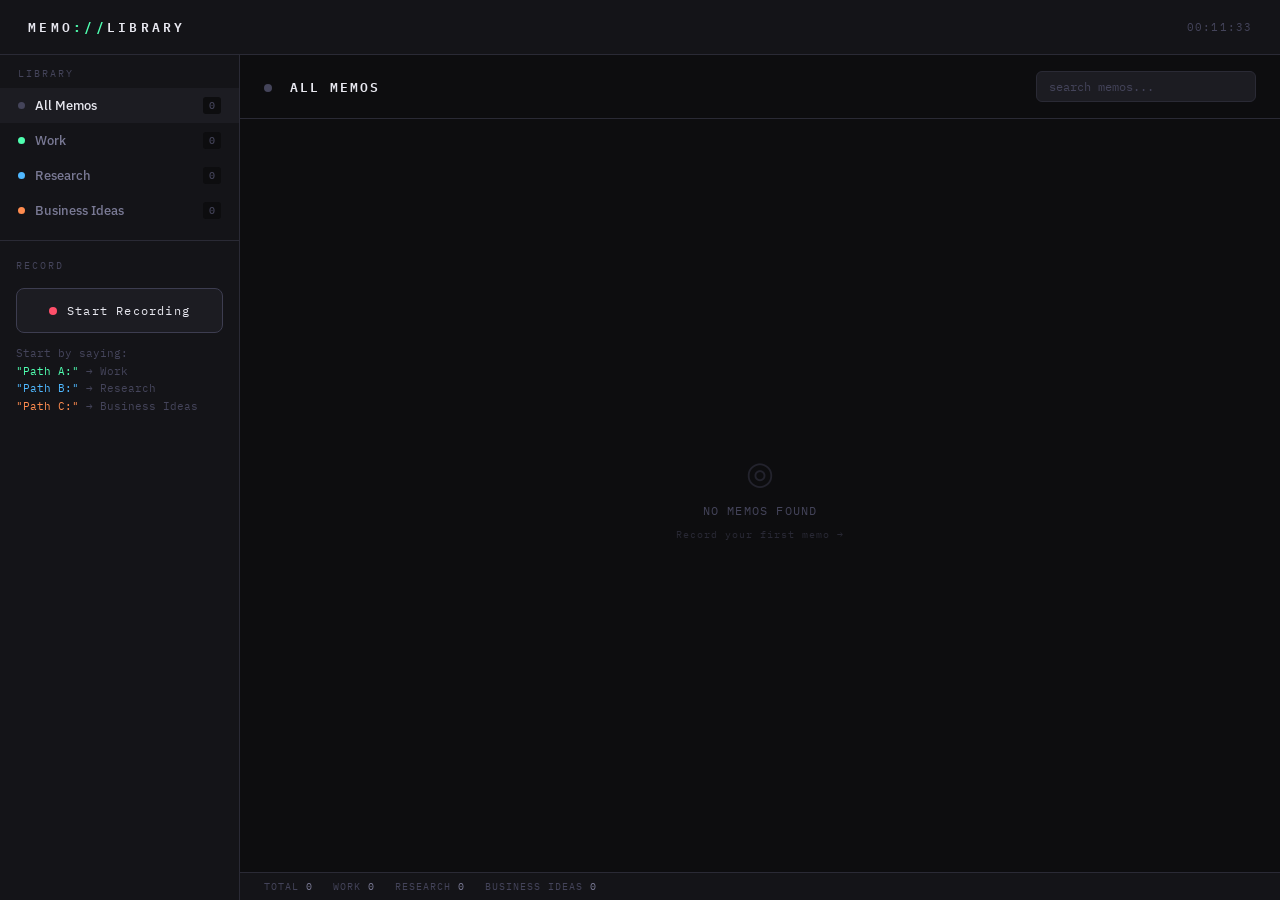
==== voice_memo_library.html @ 78dc2325 "Initial commit: voice memo library with speech recognition fixes and auto-download Co-Authored-By: C" ====
<!DOCTYPE html>
<html lang="en">
<head>
<meta charset="UTF-8">
<meta name="viewport" content="width=device-width, initial-scale=1.0">
<title>MEMO — Voice Library</title>
<link href="https://fonts.googleapis.com/css2?family=IBM+Plex+Mono:wght@300;400;500;600&family=IBM+Plex+Sans:wght@300;400;500;600&display=swap" rel="stylesheet">
<style>
  :root {
    --bg: #0d0d0f;
    --surface: #141418;
    --surface2: #1c1c22;
    --border: #2a2a35;
    --border-bright: #3d3d50;
    --text: #e8e8f0;
    --text-dim: #7a7a95;
    --text-muted: #44445a;
    --accent-a: #4fffb0;
    --accent-b: #4fb8ff;
    --accent-c: #ff8c4f;
    --accent-rec: #ff4f6a;
    --mono: 'IBM Plex Mono', monospace;
    --sans: 'IBM Plex Sans', sans-serif;
  }

  * { box-sizing: border-box; margin: 0; padding: 0; }

  body {
    background: var(--bg);
    color: var(--text);
    font-family: var(--sans);
    min-height: 100vh;
    display: flex;
    flex-direction: column;
  }

  /* HEADER */
  header {
    border-bottom: 1px solid var(--border);
    padding: 16px 28px;
    display: flex;
    align-items: center;
    justify-content: space-between;
    background: var(--surface);
  }

  .logo {
    font-family: var(--mono);
    font-size: 13px;
    font-weight: 600;
    letter-spacing: 0.25em;
    color: var(--text);
  }
  .logo span { color: var(--accent-a); }

  .header-meta {
    font-family: var(--mono);
    font-size: 11px;
    color: var(--text-muted);
    letter-spacing: 0.1em;
  }

  /* LAYOUT */
  .app {
    display: grid;
    grid-template-columns: 240px 1fr;
    flex: 1;
    min-height: 0;
  }

  /* SIDEBAR */
  .sidebar {
    border-right: 1px solid var(--border);
    background: var(--surface);
    display: flex;
    flex-direction: column;
    overflow: hidden;
  }

  .sidebar-section {
    padding: 12px 0;
    border-bottom: 1px solid var(--border);
  }

  .sidebar-label {
    font-family: var(--mono);
    font-size: 10px;
    letter-spacing: 0.2em;
    color: var(--text-muted);
    padding: 0 18px 8px;
    text-transform: uppercase;
  }

  .path-btn {
    display: flex;
    align-items: center;
    gap: 10px;
    padding: 9px 18px;
    cursor: pointer;
    transition: background 0.15s;
    border: none;
    background: none;
    width: 100%;
    text-align: left;
    color: var(--text-dim);
    font-family: var(--sans);
    font-size: 13px;
    font-weight: 500;
  }

  .path-btn:hover { background: var(--surface2); color: var(--text); }

  .path-btn.active {
    background: var(--surface2);
    color: var(--text);
  }

  .path-dot {
    width: 7px;
    height: 7px;
    border-radius: 50%;
    flex-shrink: 0;
  }

  .dot-a { background: var(--accent-a); }
  .dot-b { background: var(--accent-b); }
  .dot-c { background: var(--accent-c); }
  .dot-all { background: var(--text-muted); }

  .path-count {
    margin-left: auto;
    font-family: var(--mono);
    font-size: 10px;
    color: var(--text-muted);
    background: var(--bg);
    padding: 2px 6px;
    border-radius: 3px;
  }

  /* RECORD SECTION */
  .record-zone {
    padding: 18px 16px;
    flex: 1;
    display: flex;
    flex-direction: column;
    gap: 12px;
  }

  .record-btn {
    width: 100%;
    padding: 14px;
    border: 1px solid var(--border-bright);
    background: var(--surface2);
    border-radius: 8px;
    color: var(--text);
    font-family: var(--mono);
    font-size: 12px;
    letter-spacing: 0.1em;
    cursor: pointer;
    display: flex;
    align-items: center;
    justify-content: center;
    gap: 10px;
    transition: all 0.15s;
  }

  .record-btn:hover {
    border-color: var(--accent-rec);
    color: var(--accent-rec);
    background: #1a1015;
  }

  .record-btn.recording {
    border-color: var(--accent-rec);
    background: #1a1015;
    color: var(--accent-rec);
    animation: pulse-border 1.5s ease-in-out infinite;
  }

  @keyframes pulse-border {
    0%, 100% { box-shadow: 0 0 0 0 rgba(255,79,106,0.3); }
    50% { box-shadow: 0 0 0 6px rgba(255,79,106,0); }
  }

  .rec-indicator {
    width: 8px; height: 8px;
    border-radius: 50%;
    background: var(--accent-rec);
  }

  .recording .rec-indicator { animation: blink 1s step-end infinite; }
  @keyframes blink { 50% { opacity: 0; } }

  /* MAIN CONTENT */
  .main {
    display: flex;
    flex-direction: column;
    overflow: hidden;
  }

  .main-header {
    padding: 16px 24px;
    border-bottom: 1px solid var(--border);
    display: flex;
    align-items: center;
    justify-content: space-between;
  }

  .main-title {
    font-family: var(--mono);
    font-size: 13px;
    font-weight: 600;
    letter-spacing: 0.15em;
    color: var(--text);
  }

  .main-title .badge {
    display: inline-block;
    width: 8px; height: 8px;
    border-radius: 50%;
    margin-right: 8px;
  }

  .search-box {
    background: var(--surface2);
    border: 1px solid var(--border);
    border-radius: 6px;
    padding: 7px 12px;
    color: var(--text);
    font-family: var(--mono);
    font-size: 12px;
    width: 220px;
    outline: none;
    transition: border-color 0.15s;
  }

  .search-box::placeholder { color: var(--text-muted); }
  .search-box:focus { border-color: var(--border-bright); }

  /* ENTRIES */
  .entries {
    flex: 1;
    overflow-y: auto;
    padding: 16px 24px;
    display: flex;
    flex-direction: column;
    gap: 10px;
  }

  .entries::-webkit-scrollbar { width: 4px; }
  .entries::-webkit-scrollbar-track { background: transparent; }
  .entries::-webkit-scrollbar-thumb { background: var(--border); border-radius: 2px; }

  .date-group-label {
    font-family: var(--mono);
    font-size: 10px;
    letter-spacing: 0.2em;
    color: var(--text-muted);
    text-transform: uppercase;
    margin-top: 8px;
    margin-bottom: 2px;
  }

  .entry-card {
    background: var(--surface);
    border: 1px solid var(--border);
    border-radius: 8px;
    padding: 14px 16px;
    cursor: pointer;
    transition: all 0.15s;
    display: grid;
    grid-template-columns: 1fr auto;
    gap: 8px;
    align-items: start;
  }

  .entry-card:hover {
    border-color: var(--border-bright);
    background: var(--surface2);
  }

  .entry-card.open {
    border-color: var(--border-bright);
  }

  .entry-path-tag {
    display: inline-flex;
    align-items: center;
    gap: 5px;
    font-family: var(--mono);
    font-size: 10px;
    letter-spacing: 0.1em;
    padding: 2px 7px;
    border-radius: 3px;
    margin-bottom: 6px;
    font-weight: 500;
  }

  .tag-a { background: rgba(79,255,176,0.1); color: var(--accent-a); }
  .tag-b { background: rgba(79,184,255,0.1); color: var(--accent-b); }
  .tag-c { background: rgba(255,140,79,0.1); color: var(--accent-c); }

  .entry-title {
    font-size: 14px;
    font-weight: 500;
    color: var(--text);
    line-height: 1.3;
  }

  .entry-preview {
    font-size: 12px;
    color: var(--text-dim);
    margin-top: 4px;
    line-height: 1.5;
    display: -webkit-box;
    -webkit-line-clamp: 2;
    -webkit-box-orient: vertical;
    overflow: hidden;
  }

  .entry-meta {
    font-family: var(--mono);
    font-size: 10px;
    color: var(--text-muted);
    text-align: right;
    white-space: nowrap;
  }

  .entry-expand {
    grid-column: 1 / -1;
    font-size: 13px;
    color: var(--text-dim);
    line-height: 1.7;
    padding-top: 12px;
    border-top: 1px solid var(--border);
    margin-top: 8px;
    white-space: pre-wrap;
  }

  .entry-actions {
    display: flex;
    gap: 8px;
    margin-top: 10px;
  }

  .btn-small {
    font-family: var(--mono);
    font-size: 10px;
    letter-spacing: 0.1em;
    padding: 4px 10px;
    border: 1px solid var(--border);
    background: var(--surface2);
    color: var(--text-dim);
    border-radius: 4px;
    cursor: pointer;
    transition: all 0.15s;
  }
  .btn-small:hover { border-color: var(--border-bright); color: var(--text); }
  .btn-small.danger:hover { border-color: var(--accent-rec); color: var(--accent-rec); }

  /* MODAL */
  .modal-overlay {
    display: none;
    position: fixed; inset: 0;
    background: rgba(0,0,0,0.75);
    backdrop-filter: blur(4px);
    z-index: 100;
    align-items: center;
    justify-content: center;
  }
  .modal-overlay.show { display: flex; }

  .modal {
    background: var(--surface);
    border: 1px solid var(--border-bright);
    border-radius: 12px;
    width: 520px;
    max-width: 90vw;
    padding: 28px;
    display: flex;
    flex-direction: column;
    gap: 16px;
  }

  .modal h2 {
    font-family: var(--mono);
    font-size: 14px;
    letter-spacing: 0.15em;
    color: var(--text);
  }

  .modal-status {
    font-family: var(--mono);
    font-size: 12px;
    color: var(--text-dim);
    background: var(--surface2);
    padding: 12px 14px;
    border-radius: 6px;
    border: 1px solid var(--border);
    min-height: 60px;
    line-height: 1.6;
  }

  .modal-status .processing {
    color: var(--accent-b);
    display: flex;
    align-items: center;
    gap: 8px;
  }

  .spinner {
    width: 12px; height: 12px;
    border: 2px solid var(--border);
    border-top-color: var(--accent-b);
    border-radius: 50%;
    animation: spin 0.7s linear infinite;
  }
  @keyframes spin { to { transform: rotate(360deg); } }

  .waveform {
    display: flex;
    align-items: center;
    gap: 3px;
    height: 32px;
  }
  .wave-bar {
    width: 3px;
    background: var(--accent-rec);
    border-radius: 2px;
    animation: wave 0.8s ease-in-out infinite;
    opacity: 0.8;
  }
  .wave-bar:nth-child(1) { animation-delay: 0s; }
  .wave-bar:nth-child(2) { animation-delay: 0.1s; }
  .wave-bar:nth-child(3) { animation-delay: 0.2s; }
  .wave-bar:nth-child(4) { animation-delay: 0.3s; }
  .wave-bar:nth-child(5) { animation-delay: 0.15s; }
  .wave-bar:nth-child(6) { animation-delay: 0.05s; }
  .wave-bar:nth-child(7) { animation-delay: 0.25s; }
  .wave-bar:nth-child(8) { animation-delay: 0.1s; }
  @keyframes wave {
    0%, 100% { height: 6px; }
    50% { height: 26px; }
  }

  /* EMPTY */
  .empty-state {
    flex: 1;
    display: flex;
    flex-direction: column;
    align-items: center;
    justify-content: center;
    gap: 10px;
    color: var(--text-muted);
  }

  .empty-state .icon { font-size: 32px; opacity: 0.4; }
  .empty-state p { font-family: var(--mono); font-size: 12px; letter-spacing: 0.1em; }

  /* STATUS BAR */
  .status-bar {
    border-top: 1px solid var(--border);
    background: var(--surface);
    padding: 7px 24px;
    font-family: var(--mono);
    font-size: 10px;
    color: var(--text-muted);
    letter-spacing: 0.1em;
    display: flex;
    gap: 20px;
  }

  .status-bar span { color: var(--text-dim); }
</style>
</head>
<body>

<header>
  <div class="logo">MEMO<span>://</span>LIBRARY</div>
  <div class="header-meta" id="clock">--:--:--</div>
</header>

<div class="app">
  <!-- SIDEBAR -->
  <aside class="sidebar">
    <div class="sidebar-section">
      <div class="sidebar-label">Library</div>
      <button class="path-btn active" data-filter="all" onclick="setFilter('all', this)">
        <span class="path-dot dot-all"></span>
        All Memos
        <span class="path-count" id="count-all">0</span>
      </button>
      <button class="path-btn" data-filter="A" onclick="setFilter('A', this)">
        <span class="path-dot dot-a"></span>
        Work
        <span class="path-count" id="count-a">0</span>
      </button>
      <button class="path-btn" data-filter="B" onclick="setFilter('B', this)">
        <span class="path-dot dot-b"></span>
        Research
        <span class="path-count" id="count-b">0</span>
      </button>
      <button class="path-btn" data-filter="C" onclick="setFilter('C', this)">
        <span class="path-dot dot-c"></span>
        Business Ideas
        <span class="path-count" id="count-c">0</span>
      </button>
    </div>

    <div class="record-zone">
      <div class="sidebar-label" style="padding:0 0 4px">Record</div>
      <button class="record-btn" id="recordBtn" onclick="toggleRecording()">
        <span class="rec-indicator"></span>
        <span id="recordBtnText">Start Recording</span>
      </button>
      <div style="font-size:11px; color:var(--text-muted); line-height:1.6; font-family:var(--mono);">
        Start by saying:<br>
        <span style="color:var(--accent-a)">"Path A:"</span> → Work<br>
        <span style="color:var(--accent-b)">"Path B:"</span> → Research<br>
        <span style="color:var(--accent-c)">"Path C:"</span> → Business Ideas
      </div>
    </div>
  </aside>

  <!-- MAIN -->
  <main class="main">
    <div class="main-header">
      <div class="main-title" id="mainTitle">
        <span class="badge" style="background:var(--text-muted)"></span>
        ALL MEMOS
      </div>
      <input class="search-box" type="text" placeholder="search memos..." oninput="renderEntries()" id="searchInput">
    </div>

    <div class="entries" id="entries"></div>

    <div class="status-bar">
      <div>TOTAL <span id="stat-total">0</span></div>
      <div>WORK <span id="stat-a">0</span></div>
      <div>RESEARCH <span id="stat-b">0</span></div>
      <div>BUSINESS IDEAS <span id="stat-c">0</span></div>
    </div>
  </main>
</div>

<!-- RECORDING MODAL -->
<div class="modal-overlay" id="modalOverlay">
  <div class="modal">
    <h2 id="modalTitle">// RECORDING IN PROGRESS</h2>
    <div class="modal-status" id="modalStatus">
      <div style="display:flex; align-items:center; gap:12px;">
        <div class="waveform">
          <div class="wave-bar"></div><div class="wave-bar"></div><div class="wave-bar"></div>
          <div class="wave-bar"></div><div class="wave-bar"></div><div class="wave-bar"></div>
          <div class="wave-bar"></div><div class="wave-bar"></div>
        </div>
        <span style="color:var(--accent-rec); font-size:11px;">Listening...</span>
      </div>
    </div>
    <button class="record-btn recording" onclick="stopRecording()" style="width:100%; margin-top:4px;">
      <span class="rec-indicator"></span> Stop Recording
    </button>
  </div>
</div>

<script>
// ───────────────────────────────────────────────
// STATE
// ───────────────────────────────────────────────
let memos = JSON.parse(localStorage.getItem('voice_memos') || '[]');
let currentFilter = 'all';
let openId = null;
let mediaRecorder = null;
let audioChunks = [];
let recognition = null;
let isRecording = false;
let liveTranscript = '';

function saveMemos() {
  localStorage.setItem('voice_memos', JSON.stringify(memos));
}

// ───────────────────────────────────────────────
// CLOCK
// ───────────────────────────────────────────────
function updateClock() {
  document.getElementById('clock').textContent = new Date().toLocaleTimeString('en-GB', {hour12:false});
}
setInterval(updateClock, 1000);
updateClock();

// ───────────────────────────────────────────────
// FILTER
// ───────────────────────────────────────────────
const pathLabels = { A: 'WORK', B: 'RESEARCH', C: 'BUSINESS IDEAS' };
const pathColors = { A: 'var(--accent-a)', B: 'var(--accent-b)', C: 'var(--accent-c)' };

function setFilter(f, btn) {
  currentFilter = f;
  document.querySelectorAll('.path-btn').forEach(b => b.classList.remove('active'));
  btn.classList.add('active');
  const titleEl = document.getElementById('mainTitle');
  if (f === 'all') {
    titleEl.innerHTML = '<span class="badge" style="background:var(--text-muted)"></span>ALL MEMOS';
  } else {
    titleEl.innerHTML = `<span class="badge" style="background:${pathColors[f]}"></span>${pathLabels[f]}`;
  }
  renderEntries();
}

// ───────────────────────────────────────────────
// RENDER
// ───────────────────────────────────────────────
function renderEntries() {
  const container = document.getElementById('entries');
  const search = document.getElementById('searchInput').value.toLowerCase();

  let filtered = memos.filter(m => {
    if (currentFilter !== 'all' && m.path !== currentFilter) return false;
    if (search && !m.title.toLowerCase().includes(search) && !m.text.toLowerCase().includes(search)) return false;
    return true;
  });

  // sort newest first
  filtered.sort((a,b) => b.ts - a.ts);

  // update counts
  document.getElementById('count-all').textContent = memos.length;
  document.getElementById('count-a').textContent = memos.filter(m=>m.path==='A').length;
  document.getElementById('count-b').textContent = memos.filter(m=>m.path==='B').length;
  document.getElementById('count-c').textContent = memos.filter(m=>m.path==='C').length;
  document.getElementById('stat-total').textContent = memos.length;
  document.getElementById('stat-a').textContent = memos.filter(m=>m.path==='A').length;
  document.getElementById('stat-b').textContent = memos.filter(m=>m.path==='B').length;
  document.getElementById('stat-c').textContent = memos.filter(m=>m.path==='C').length;

  if (filtered.length === 0) {
    container.innerHTML = `
      <div class="empty-state">
        <div class="icon">◎</div>
        <p>NO MEMOS FOUND</p>
        <p style="font-size:10px; opacity:0.5;">Record your first memo →</p>
      </div>`;
    return;
  }

  // Group by date
  const groups = {};
  filtered.forEach(m => {
    const d = new Date(m.ts);
    const key = d.toLocaleDateString('en-GB', {weekday:'long', year:'numeric', month:'long', day:'numeric'});
    if (!groups[key]) groups[key] = [];
    groups[key].push(m);
  });

  let html = '';
  for (const [date, items] of Object.entries(groups)) {
    html += `<div class="date-group-label">${date}</div>`;
    items.forEach(m => {
      const time = new Date(m.ts).toLocaleTimeString('en-GB', {hour:'2-digit', minute:'2-digit'});
      const tagClass = {A:'tag-a', B:'tag-b', C:'tag-c'}[m.path];
      const pathName = {A:'WORK', B:'RESEARCH', C:'BUSINESS IDEAS'}[m.path];
      const isOpen = openId === m.id;
      html += `
        <div class="entry-card${isOpen?' open':''}" onclick="toggleEntry('${m.id}')">
          <div>
            <div class="entry-path-tag ${tagClass}">
              <span style="width:6px;height:6px;border-radius:50%;background:currentColor;display:inline-block"></span>
              ${pathName}
            </div>
            <div class="entry-title">${escHtml(m.title)}</div>
            ${!isOpen ? `<div class="entry-preview">${escHtml(m.text.substring(0,140))}${m.text.length>140?'…':''}</div>` : ''}
          </div>
          <div class="entry-meta">${time}</div>
          ${isOpen ? `
            <div class="entry-expand">${escHtml(m.text)}</div>
            <div class="entry-actions">
              <button class="btn-small" onclick="copyMemo('${m.id}', event)">COPY TEXT</button>
              <button class="btn-small" onclick="downloadMemo('${m.id}', event)">DOWNLOAD</button>
              <button class="btn-small danger" onclick="deleteMemo('${m.id}', event)">DELETE</button>
            </div>
          ` : ''}
        </div>`;
    });
  }

  container.innerHTML = html;
}

function escHtml(str) {
  return str.replace(/&/g,'&amp;').replace(/</g,'&lt;').replace(/>/g,'&gt;').replace(/"/g,'&quot;');
}

function toggleEntry(id) {
  openId = openId === id ? null : id;
  renderEntries();
}

function copyMemo(id, e) {
  e.stopPropagation();
  const m = memos.find(x=>x.id===id);
  if (m) navigator.clipboard.writeText(m.text);
}

function downloadMemo(id, e) {
  e.stopPropagation();
  const m = memos.find(x=>x.id===id);
  if (!m) return;
  const blob = new Blob([`MEMO // ${m.title}\nPath: ${pathLabels[m.path]}\nDate: ${new Date(m.ts).toLocaleString()}\n\n${m.text}`], {type:'text/plain'});
  const url = URL.createObjectURL(blob);
  const a = document.createElement('a');
  a.href = url;
  a.download = sanitizeFilename(m.title) + '.txt';
  a.click();
  URL.revokeObjectURL(url);
}

function deleteMemo(id, e) {
  e.stopPropagation();
  if (!confirm('Delete this memo?')) return;
  memos = memos.filter(x=>x.id!==id);
  if (openId===id) openId=null;
  saveMemos();
  renderEntries();
}

function sanitizeFilename(str) {
  return str.replace(/[^a-z0-9_\-\s]/gi,'').replace(/\s+/g,'_').toLowerCase().substring(0,60);
}

// ───────────────────────────────────────────────
// RECORDING — Web Speech API
// ───────────────────────────────────────────────
function toggleRecording() {
  if (isRecording) stopRecording();
  else startRecording();
}

function startRecording() {
  if (!('webkitSpeechRecognition' in window || 'SpeechRecognition' in window)) {
    alert('Your browser does not support the Web Speech API.\nPlease use Chrome or Edge for voice recording.\n\nAlternatively, you can type your memo below using the manual input (double-click any empty area).');
    showManualInput();
    return;
  }

  liveTranscript = '';
  isRecording = true;

  const SpeechRecognition = window.SpeechRecognition || window.webkitSpeechRecognition;
  recognition = new SpeechRecognition();
  recognition.continuous = true;
  recognition.interimResults = true;
  recognition.lang = 'en-US';

  recognition.onresult = (e) => {
    let interim = '';
    let final = '';
    for (let i = e.resultIndex; i < e.results.length; i++) {
      if (e.results[i].isFinal) final += e.results[i][0].transcript;
      else interim += e.results[i][0].transcript;
    }
    liveTranscript += final;
    document.getElementById('modalStatus').innerHTML = `
      <div style="line-height:1.7; font-size:11px;">
        <span style="color:var(--text-dim)">${escHtml(liveTranscript)}</span>
        <span style="color:var(--text-muted)">${escHtml(interim)}</span>
      </div>`;
  };

  recognition.onerror = (e) => {
    if (e.error === 'no-speech' || e.error === 'aborted') return;
    console.warn('Speech recognition error:', e.error);
    if (e.error === 'not-allowed') {
      isRecording = false;
      if (recognition) { recognition.onend = null; recognition.stop(); }
      document.getElementById('recordBtn').classList.remove('recording');
      document.getElementById('recordBtnText').textContent = 'Start Recording';
      document.getElementById('modalOverlay').classList.remove('show');
      alert('Microphone access denied.\nPlease allow microphone access in your browser settings and try again.');
      return;
    }
    document.getElementById('modalStatus').innerHTML = `
      <div style="color:var(--accent-rec); font-size:11px; padding:4px 0;">
        Recognition error: ${e.error}. Tap Stop and try again.
      </div>`;
  };

  recognition.onend = () => {
    if (isRecording) {
      setTimeout(() => {
        if (isRecording) {
          try { recognition.start(); } catch(err) { console.warn('Restart failed:', err); }
        }
      }, 150);
    }
  };

  recognition.start();
  document.getElementById('recordBtn').classList.add('recording');
  document.getElementById('recordBtnText').textContent = 'Stop Recording';
  document.getElementById('modalTitle').textContent = '// RECORDING IN PROGRESS';
  document.getElementById('modalOverlay').classList.add('show');
}

function stopRecording() {
  isRecording = false;
  if (recognition) { recognition.onend = null; recognition.stop(); }

  document.getElementById('recordBtn').classList.remove('recording');
  document.getElementById('recordBtnText').textContent = 'Start Recording';
  document.getElementById('modalTitle').textContent = '// PROCESSING...';

  const transcript = liveTranscript.trim();
  if (!transcript) {
    document.getElementById('modalOverlay').classList.remove('show');
    return;
  }

  processTranscript(transcript);
}

// ───────────────────────────────────────────────
// MANUAL INPUT FALLBACK
// ───────────────────────────────────────────────
function showManualInput() {
  const text = prompt('Enter your memo text:\n(Start with "Path A:", "Path B:", or "Path C:")');
  if (text) processTranscript(text);
}

// Double-click empty entries area to trigger manual
document.addEventListener('DOMContentLoaded', () => {
  document.getElementById('entries').addEventListener('dblclick', (e) => {
    if (e.target === e.currentTarget) showManualInput();
  });
});

// ───────────────────────────────────────────────
// SAVE MEMO + AUTO-DOWNLOAD
// ───────────────────────────────────────────────
function saveMemoAndDownload(path, title, text) {
  const memo = {
    id: 'memo_' + Date.now(),
    path,
    title,
    text,
    ts: Date.now()
  };
  memos.unshift(memo);
  saveMemos();
  document.getElementById('modalOverlay').classList.remove('show');
  openId = memo.id;
  renderEntries();

  // Auto-download as .txt file
  const dateStr = new Date(memo.ts).toLocaleString();
  const categoryName = {A:'Work', B:'Research', C:'Business Ideas'}[path];
  const content = `MEMO // ${title}\nCategory: ${categoryName}\nDate: ${dateStr}\n\n${text}`;
  const blob = new Blob([content], {type: 'text/plain'});
  const url = URL.createObjectURL(blob);
  const a = document.createElement('a');
  a.href = url;
  a.download = sanitizeFilename(title) + '.txt';
  document.body.appendChild(a);
  a.click();
  document.body.removeChild(a);
  URL.revokeObjectURL(url);
}

// ───────────────────────────────────────────────
// PROCESS TRANSCRIPT
// ───────────────────────────────────────────────
function processTranscript(transcript) {
  // Detect path
  let path = null;
  let cleanText = transcript;

  const pathMatch = transcript.match(/^path\s*([abc])[\s:,.]*/i);
  if (pathMatch) {
    path = pathMatch[1].toUpperCase();
    cleanText = transcript.slice(pathMatch[0].length).trim();
  }

  if (!path) {
    // Ask user
    const chosen = prompt(`No path detected in:\n"${transcript.substring(0,80)}..."\n\nEnter path (A=Work, B=Research, C=Business Ideas):`);
    if (!chosen || !['A','B','C'].includes(chosen.toUpperCase())) {
      document.getElementById('modalOverlay').classList.remove('show');
      return;
    }
    path = chosen.toUpperCase();
    cleanText = transcript;
  }

  // Show processing state
  document.getElementById('modalStatus').innerHTML = `
    <div class="processing">
      <div class="spinner"></div>
      Generating title with AI...
    </div>`;

  generateTitle(cleanText, path).then(title => {
    saveMemoAndDownload(path, title, cleanText);
  }).catch(() => {
    const title = cleanText.split(' ').slice(0,6).join(' ') + (cleanText.split(' ').length > 6 ? '…' : '');
    saveMemoAndDownload(path, title, cleanText);
  });
}

// ───────────────────────────────────────────────
// AI TITLE GENERATION
// ───────────────────────────────────────────────
async function generateTitle(text, path) {
  const categoryName = {A:'Work', B:'Research', C:'Business Ideas'}[path];
  const response = await fetch('https://api.anthropic.com/v1/messages', {
    method: 'POST',
    headers: { 'Content-Type': 'application/json' },
    body: JSON.stringify({
      model: 'claude-sonnet-4-20250514',
      max_tokens: 1000,
      messages: [{
        role: 'user',
        content: `You are a title generator for voice memos in the "${categoryName}" category.\n\nGiven this voice memo text, generate a SHORT, SPECIFIC, DESCRIPTIVE title (4-8 words max). Be concise and informative. Return ONLY the title text, nothing else.\n\nMemo text:\n${text.substring(0, 800)}`
      }]
    })
  });

  const data = await response.json();
  const raw = data.content?.[0]?.text?.trim() || '';
  // strip quotes if present
  return raw.replace(/^["']|["']$/g, '').trim() || text.split(' ').slice(0,6).join(' ');
}

// ───────────────────────────────────────────────
// INIT
// ───────────────────────────────────────────────
renderEntries();
</script>
</body>
</html>
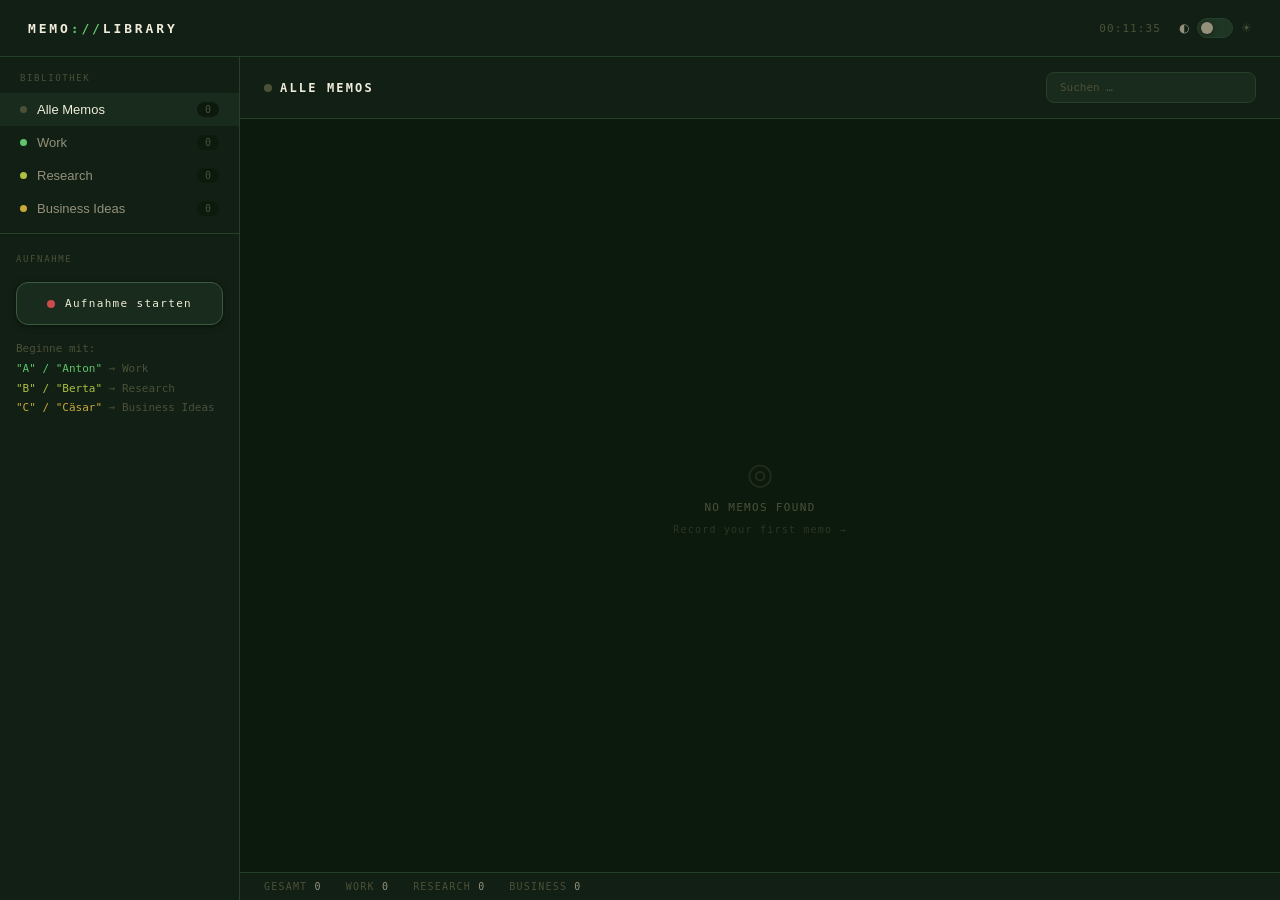
==== commit 5700ff60: "Refactor to multi-file PWA: split CSS/JS, add editor, mobile layout, theme toggle - Split single HTM" ====
--- a/voice_memo_library.html
+++ b/voice_memo_library.html
@@ -1,493 +1,51 @@
 <!DOCTYPE html>
-<html lang="en">
+<html lang="de">
 <head>
 <meta charset="UTF-8">
-<meta name="viewport" content="width=device-width, initial-scale=1.0">
+<meta name="viewport" content="width=device-width, initial-scale=1.0, viewport-fit=cover">
 <title>MEMO — Voice Library</title>
+
+<!-- PWA -->
+<link rel="manifest" href="manifest.json">
+<meta name="theme-color" id="themeColorMeta" content="#0c1a0e">
+<meta name="apple-mobile-web-app-capable" content="yes">
+<meta name="apple-mobile-web-app-status-bar-style" content="black-translucent">
+<meta name="apple-mobile-web-app-title" content="MEMO">
+<link rel="apple-touch-icon" href="icon.svg">
+
 <link href="https://fonts.googleapis.com/css2?family=IBM+Plex+Mono:wght@300;400;500;600&family=IBM+Plex+Sans:wght@300;400;500;600&display=swap" rel="stylesheet">
-<style>
-  :root {
-    --bg: #0d0d0f;
-    --surface: #141418;
-    --surface2: #1c1c22;
-    --border: #2a2a35;
-    --border-bright: #3d3d50;
-    --text: #e8e8f0;
-    --text-dim: #7a7a95;
-    --text-muted: #44445a;
-    --accent-a: #4fffb0;
-    --accent-b: #4fb8ff;
-    --accent-c: #ff8c4f;
-    --accent-rec: #ff4f6a;
-    --mono: 'IBM Plex Mono', monospace;
-    --sans: 'IBM Plex Sans', sans-serif;
-  }
-
-  * { box-sizing: border-box; margin: 0; padding: 0; }
-
-  body {
-    background: var(--bg);
-    color: var(--text);
-    font-family: var(--sans);
-    min-height: 100vh;
-    display: flex;
-    flex-direction: column;
-  }
-
-  /* HEADER */
-  header {
-    border-bottom: 1px solid var(--border);
-    padding: 16px 28px;
-    display: flex;
-    align-items: center;
-    justify-content: space-between;
-    background: var(--surface);
-  }
-
-  .logo {
-    font-family: var(--mono);
-    font-size: 13px;
-    font-weight: 600;
-    letter-spacing: 0.25em;
-    color: var(--text);
-  }
-  .logo span { color: var(--accent-a); }
-
-  .header-meta {
-    font-family: var(--mono);
-    font-size: 11px;
-    color: var(--text-muted);
-    letter-spacing: 0.1em;
-  }
-
-  /* LAYOUT */
-  .app {
-    display: grid;
-    grid-template-columns: 240px 1fr;
-    flex: 1;
-    min-height: 0;
-  }
-
-  /* SIDEBAR */
-  .sidebar {
-    border-right: 1px solid var(--border);
-    background: var(--surface);
-    display: flex;
-    flex-direction: column;
-    overflow: hidden;
-  }
-
-  .sidebar-section {
-    padding: 12px 0;
-    border-bottom: 1px solid var(--border);
-  }
-
-  .sidebar-label {
-    font-family: var(--mono);
-    font-size: 10px;
-    letter-spacing: 0.2em;
-    color: var(--text-muted);
-    padding: 0 18px 8px;
-    text-transform: uppercase;
-  }
-
-  .path-btn {
-    display: flex;
-    align-items: center;
-    gap: 10px;
-    padding: 9px 18px;
-    cursor: pointer;
-    transition: background 0.15s;
-    border: none;
-    background: none;
-    width: 100%;
-    text-align: left;
-    color: var(--text-dim);
-    font-family: var(--sans);
-    font-size: 13px;
-    font-weight: 500;
-  }
-
-  .path-btn:hover { background: var(--surface2); color: var(--text); }
-
-  .path-btn.active {
-    background: var(--surface2);
-    color: var(--text);
-  }
-
-  .path-dot {
-    width: 7px;
-    height: 7px;
-    border-radius: 50%;
-    flex-shrink: 0;
-  }
-
-  .dot-a { background: var(--accent-a); }
-  .dot-b { background: var(--accent-b); }
-  .dot-c { background: var(--accent-c); }
-  .dot-all { background: var(--text-muted); }
-
-  .path-count {
-    margin-left: auto;
-    font-family: var(--mono);
-    font-size: 10px;
-    color: var(--text-muted);
-    background: var(--bg);
-    padding: 2px 6px;
-    border-radius: 3px;
-  }
-
-  /* RECORD SECTION */
-  .record-zone {
-    padding: 18px 16px;
-    flex: 1;
-    display: flex;
-    flex-direction: column;
-    gap: 12px;
-  }
-
-  .record-btn {
-    width: 100%;
-    padding: 14px;
-    border: 1px solid var(--border-bright);
-    background: var(--surface2);
-    border-radius: 8px;
-    color: var(--text);
-    font-family: var(--mono);
-    font-size: 12px;
-    letter-spacing: 0.1em;
-    cursor: pointer;
-    display: flex;
-    align-items: center;
-    justify-content: center;
-    gap: 10px;
-    transition: all 0.15s;
-  }
-
-  .record-btn:hover {
-    border-color: var(--accent-rec);
-    color: var(--accent-rec);
-    background: #1a1015;
-  }
-
-  .record-btn.recording {
-    border-color: var(--accent-rec);
-    background: #1a1015;
-    color: var(--accent-rec);
-    animation: pulse-border 1.5s ease-in-out infinite;
-  }
-
-  @keyframes pulse-border {
-    0%, 100% { box-shadow: 0 0 0 0 rgba(255,79,106,0.3); }
-    50% { box-shadow: 0 0 0 6px rgba(255,79,106,0); }
-  }
-
-  .rec-indicator {
-    width: 8px; height: 8px;
-    border-radius: 50%;
-    background: var(--accent-rec);
-  }
-
-  .recording .rec-indicator { animation: blink 1s step-end infinite; }
-  @keyframes blink { 50% { opacity: 0; } }
-
-  /* MAIN CONTENT */
-  .main {
-    display: flex;
-    flex-direction: column;
-    overflow: hidden;
-  }
-
-  .main-header {
-    padding: 16px 24px;
-    border-bottom: 1px solid var(--border);
-    display: flex;
-    align-items: center;
-    justify-content: space-between;
-  }
-
-  .main-title {
-    font-family: var(--mono);
-    font-size: 13px;
-    font-weight: 600;
-    letter-spacing: 0.15em;
-    color: var(--text);
-  }
-
-  .main-title .badge {
-    display: inline-block;
-    width: 8px; height: 8px;
-    border-radius: 50%;
-    margin-right: 8px;
-  }
-
-  .search-box {
-    background: var(--surface2);
-    border: 1px solid var(--border);
-    border-radius: 6px;
-    padding: 7px 12px;
-    color: var(--text);
-    font-family: var(--mono);
-    font-size: 12px;
-    width: 220px;
-    outline: none;
-    transition: border-color 0.15s;
-  }
-
-  .search-box::placeholder { color: var(--text-muted); }
-  .search-box:focus { border-color: var(--border-bright); }
-
-  /* ENTRIES */
-  .entries {
-    flex: 1;
-    overflow-y: auto;
-    padding: 16px 24px;
-    display: flex;
-    flex-direction: column;
-    gap: 10px;
-  }
-
-  .entries::-webkit-scrollbar { width: 4px; }
-  .entries::-webkit-scrollbar-track { background: transparent; }
-  .entries::-webkit-scrollbar-thumb { background: var(--border); border-radius: 2px; }
-
-  .date-group-label {
-    font-family: var(--mono);
-    font-size: 10px;
-    letter-spacing: 0.2em;
-    color: var(--text-muted);
-    text-transform: uppercase;
-    margin-top: 8px;
-    margin-bottom: 2px;
-  }
-
-  .entry-card {
-    background: var(--surface);
-    border: 1px solid var(--border);
-    border-radius: 8px;
-    padding: 14px 16px;
-    cursor: pointer;
-    transition: all 0.15s;
-    display: grid;
-    grid-template-columns: 1fr auto;
-    gap: 8px;
-    align-items: start;
-  }
-
-  .entry-card:hover {
-    border-color: var(--border-bright);
-    background: var(--surface2);
-  }
-
-  .entry-card.open {
-    border-color: var(--border-bright);
-  }
-
-  .entry-path-tag {
-    display: inline-flex;
-    align-items: center;
-    gap: 5px;
-    font-family: var(--mono);
-    font-size: 10px;
-    letter-spacing: 0.1em;
-    padding: 2px 7px;
-    border-radius: 3px;
-    margin-bottom: 6px;
-    font-weight: 500;
-  }
-
-  .tag-a { background: rgba(79,255,176,0.1); color: var(--accent-a); }
-  .tag-b { background: rgba(79,184,255,0.1); color: var(--accent-b); }
-  .tag-c { background: rgba(255,140,79,0.1); color: var(--accent-c); }
-
-  .entry-title {
-    font-size: 14px;
-    font-weight: 500;
-    color: var(--text);
-    line-height: 1.3;
-  }
-
-  .entry-preview {
-    font-size: 12px;
-    color: var(--text-dim);
-    margin-top: 4px;
-    line-height: 1.5;
-    display: -webkit-box;
-    -webkit-line-clamp: 2;
-    -webkit-box-orient: vertical;
-    overflow: hidden;
-  }
-
-  .entry-meta {
-    font-family: var(--mono);
-    font-size: 10px;
-    color: var(--text-muted);
-    text-align: right;
-    white-space: nowrap;
-  }
-
-  .entry-expand {
-    grid-column: 1 / -1;
-    font-size: 13px;
-    color: var(--text-dim);
-    line-height: 1.7;
-    padding-top: 12px;
-    border-top: 1px solid var(--border);
-    margin-top: 8px;
-    white-space: pre-wrap;
-  }
-
-  .entry-actions {
-    display: flex;
-    gap: 8px;
-    margin-top: 10px;
-  }
-
-  .btn-small {
-    font-family: var(--mono);
-    font-size: 10px;
-    letter-spacing: 0.1em;
-    padding: 4px 10px;
-    border: 1px solid var(--border);
-    background: var(--surface2);
-    color: var(--text-dim);
-    border-radius: 4px;
-    cursor: pointer;
-    transition: all 0.15s;
-  }
-  .btn-small:hover { border-color: var(--border-bright); color: var(--text); }
-  .btn-small.danger:hover { border-color: var(--accent-rec); color: var(--accent-rec); }
-
-  /* MODAL */
-  .modal-overlay {
-    display: none;
-    position: fixed; inset: 0;
-    background: rgba(0,0,0,0.75);
-    backdrop-filter: blur(4px);
-    z-index: 100;
-    align-items: center;
-    justify-content: center;
-  }
-  .modal-overlay.show { display: flex; }
-
-  .modal {
-    background: var(--surface);
-    border: 1px solid var(--border-bright);
-    border-radius: 12px;
-    width: 520px;
-    max-width: 90vw;
-    padding: 28px;
-    display: flex;
-    flex-direction: column;
-    gap: 16px;
-  }
-
-  .modal h2 {
-    font-family: var(--mono);
-    font-size: 14px;
-    letter-spacing: 0.15em;
-    color: var(--text);
-  }
-
-  .modal-status {
-    font-family: var(--mono);
-    font-size: 12px;
-    color: var(--text-dim);
-    background: var(--surface2);
-    padding: 12px 14px;
-    border-radius: 6px;
-    border: 1px solid var(--border);
-    min-height: 60px;
-    line-height: 1.6;
-  }
-
-  .modal-status .processing {
-    color: var(--accent-b);
-    display: flex;
-    align-items: center;
-    gap: 8px;
-  }
-
-  .spinner {
-    width: 12px; height: 12px;
-    border: 2px solid var(--border);
-    border-top-color: var(--accent-b);
-    border-radius: 50%;
-    animation: spin 0.7s linear infinite;
-  }
-  @keyframes spin { to { transform: rotate(360deg); } }
-
-  .waveform {
-    display: flex;
-    align-items: center;
-    gap: 3px;
-    height: 32px;
-  }
-  .wave-bar {
-    width: 3px;
-    background: var(--accent-rec);
-    border-radius: 2px;
-    animation: wave 0.8s ease-in-out infinite;
-    opacity: 0.8;
-  }
-  .wave-bar:nth-child(1) { animation-delay: 0s; }
-  .wave-bar:nth-child(2) { animation-delay: 0.1s; }
-  .wave-bar:nth-child(3) { animation-delay: 0.2s; }
-  .wave-bar:nth-child(4) { animation-delay: 0.3s; }
-  .wave-bar:nth-child(5) { animation-delay: 0.15s; }
-  .wave-bar:nth-child(6) { animation-delay: 0.05s; }
-  .wave-bar:nth-child(7) { animation-delay: 0.25s; }
-  .wave-bar:nth-child(8) { animation-delay: 0.1s; }
-  @keyframes wave {
-    0%, 100% { height: 6px; }
-    50% { height: 26px; }
-  }
-
-  /* EMPTY */
-  .empty-state {
-    flex: 1;
-    display: flex;
-    flex-direction: column;
-    align-items: center;
-    justify-content: center;
-    gap: 10px;
-    color: var(--text-muted);
-  }
-
-  .empty-state .icon { font-size: 32px; opacity: 0.4; }
-  .empty-state p { font-family: var(--mono); font-size: 12px; letter-spacing: 0.1em; }
-
-  /* STATUS BAR */
-  .status-bar {
-    border-top: 1px solid var(--border);
-    background: var(--surface);
-    padding: 7px 24px;
-    font-family: var(--mono);
-    font-size: 10px;
-    color: var(--text-muted);
-    letter-spacing: 0.1em;
-    display: flex;
-    gap: 20px;
-  }
-
-  .status-bar span { color: var(--text-dim); }
-</style>
+<link rel="stylesheet" href="style.css">
 </head>
 <body>
 
 <header>
-  <div class="logo">MEMO<span>://</span>LIBRARY</div>
-  <div class="header-meta" id="clock">--:--:--</div>
+  <div class="header-left">
+    <button class="sidebar-toggle" id="sidebarToggle" onclick="toggleSidebar()" aria-label="Menü">
+      <span></span><span></span><span></span>
+    </button>
+    <div class="logo">MEMO<span>://</span>LIBRARY</div>
+  </div>
+  <div class="header-right">
+    <div class="header-meta" id="clock">--:--:--</div>
+    <button class="theme-toggle" onclick="toggleTheme()" aria-label="Theme wechseln">
+      <span class="toggle-icon moon">◐</span>
+      <span class="toggle-track"><span class="toggle-thumb"></span></span>
+      <span class="toggle-icon sun">☀</span>
+    </button>
+  </div>
 </header>
+
+<!-- Mobile sidebar backdrop -->
+<div class="sidebar-backdrop" id="sidebarBackdrop" onclick="toggleSidebar()"></div>
 
 <div class="app">
   <!-- SIDEBAR -->
-  <aside class="sidebar">
+  <aside class="sidebar" id="sidebar">
     <div class="sidebar-section">
-      <div class="sidebar-label">Library</div>
+      <div class="sidebar-label">Bibliothek</div>
       <button class="path-btn active" data-filter="all" onclick="setFilter('all', this)">
         <span class="path-dot dot-all"></span>
-        All Memos
+        Alle Memos
         <span class="path-count" id="count-all">0</span>
       </button>
       <button class="path-btn" data-filter="A" onclick="setFilter('A', this)">
@@ -508,45 +66,66 @@
     </div>
 
     <div class="record-zone">
-      <div class="sidebar-label" style="padding:0 0 4px">Record</div>
+      <div class="sidebar-label" style="padding:0 0 4px">Aufnahme</div>
       <button class="record-btn" id="recordBtn" onclick="toggleRecording()">
         <span class="rec-indicator"></span>
-        <span id="recordBtnText">Start Recording</span>
-      </button>
-      <div style="font-size:11px; color:var(--text-muted); line-height:1.6; font-family:var(--mono);">
-        Start by saying:<br>
-        <span style="color:var(--accent-a)">"Path A:"</span> → Work<br>
-        <span style="color:var(--accent-b)">"Path B:"</span> → Research<br>
-        <span style="color:var(--accent-c)">"Path C:"</span> → Business Ideas
+        <span id="recordBtnText">Aufnahme starten</span>
+      </button>
+      <div class="record-instructions">
+        Beginne mit:<br>
+        <span class="kw-a">"A" / "Anton"</span> → Work<br>
+        <span class="kw-b">"B" / "Berta"</span> → Research<br>
+        <span class="kw-c">"C" / "Cäsar"</span> → Business Ideas
       </div>
     </div>
   </aside>
 
   <!-- MAIN -->
   <main class="main">
+    <!-- Mobile filter bar -->
+    <div class="mobile-filter-bar" id="mobileFilterBar">
+      <button class="mobile-filter-btn active" data-filter="all" onclick="setFilter('all', this)">
+        <span class="path-dot dot-all"></span>Alle
+      </button>
+      <button class="mobile-filter-btn" data-filter="A" onclick="setFilter('A', this)">
+        <span class="path-dot dot-a"></span>Work
+      </button>
+      <button class="mobile-filter-btn" data-filter="B" onclick="setFilter('B', this)">
+        <span class="path-dot dot-b"></span>Research
+      </button>
+      <button class="mobile-filter-btn" data-filter="C" onclick="setFilter('C', this)">
+        <span class="path-dot dot-c"></span>Business
+      </button>
+    </div>
+
     <div class="main-header">
       <div class="main-title" id="mainTitle">
         <span class="badge" style="background:var(--text-muted)"></span>
-        ALL MEMOS
-      </div>
-      <input class="search-box" type="text" placeholder="search memos..." oninput="renderEntries()" id="searchInput">
+        ALLE MEMOS
+      </div>
+      <input class="search-box" type="text" placeholder="Suchen …" oninput="renderEntries()" id="searchInput">
     </div>
 
     <div class="entries" id="entries"></div>
 
     <div class="status-bar">
-      <div>TOTAL <span id="stat-total">0</span></div>
+      <div>GESAMT <span id="stat-total">0</span></div>
       <div>WORK <span id="stat-a">0</span></div>
       <div>RESEARCH <span id="stat-b">0</span></div>
-      <div>BUSINESS IDEAS <span id="stat-c">0</span></div>
+      <div>BUSINESS <span id="stat-c">0</span></div>
     </div>
   </main>
 </div>
+
+<!-- Floating record button (mobile) -->
+<button class="fab-record" id="fabRecord" onclick="toggleRecording()" aria-label="Aufnahme">
+  <span class="rec-indicator"></span>
+</button>
 
 <!-- RECORDING MODAL -->
 <div class="modal-overlay" id="modalOverlay">
   <div class="modal">
-    <h2 id="modalTitle">// RECORDING IN PROGRESS</h2>
+    <h2 id="modalTitle">// AUFNAHME LÄUFT</h2>
     <div class="modal-status" id="modalStatus">
       <div style="display:flex; align-items:center; gap:12px;">
         <div class="waveform">
@@ -554,386 +133,104 @@
           <div class="wave-bar"></div><div class="wave-bar"></div><div class="wave-bar"></div>
           <div class="wave-bar"></div><div class="wave-bar"></div>
         </div>
-        <span style="color:var(--accent-rec); font-size:11px;">Listening...</span>
-      </div>
-    </div>
-    <button class="record-btn recording" onclick="stopRecording()" style="width:100%; margin-top:4px;">
-      <span class="rec-indicator"></span> Stop Recording
-    </button>
-  </div>
-</div>
-
+        <span style="color:var(--accent-rec); font-size:11px; font-family:var(--mono);">Zuhören …</span>
+      </div>
+    </div>
+    <textarea class="modal-review-textarea" id="reviewTextarea" style="display:none" placeholder="Erkannter Text — hier bearbeiten …"></textarea>
+    <button class="record-btn recording" id="modalStopBtn" onclick="stopRecording()" style="width:100%; margin-top:4px;">
+      <span class="rec-indicator"></span> Aufnahme stoppen
+    </button>
+    <button class="record-btn" id="modalConfirmBtn" onclick="confirmAndProcess()" style="display:none; width:100%; margin-top:4px; border-color:var(--accent-a); color:var(--accent-a);">
+      Speichern →
+    </button>
+  </div>
+</div>
+
+<!-- PATH PICKER MODAL -->
+<div class="modal-overlay" id="pathPickerOverlay">
+  <div class="modal" style="width:420px;">
+    <h2>// KATEGORIE WÄHLEN</h2>
+    <p class="path-picker-hint" id="pathPickerHint"></p>
+    <div class="path-picker-btns">
+      <button class="path-picker-option" onclick="pickPath('A')">
+        <span class="path-dot dot-a"></span>
+        <span class="path-picker-label">A — Work</span>
+      </button>
+      <button class="path-picker-option" onclick="pickPath('B')">
+        <span class="path-dot dot-b"></span>
+        <span class="path-picker-label">B — Research</span>
+      </button>
+      <button class="path-picker-option" onclick="pickPath('C')">
+        <span class="path-dot dot-c"></span>
+        <span class="path-picker-label">C — Business Ideas</span>
+      </button>
+    </div>
+    <button class="btn-small" style="align-self:flex-start; margin-top:4px;" onclick="pickPath(null)">Abbrechen</button>
+  </div>
+</div>
+
+<!-- EDITOR OVERLAY -->
+<div class="editor-overlay" id="editorOverlay">
+  <div class="editor-container">
+
+    <div class="editor-nav">
+      <button class="editor-nav-btn" onclick="closeEditor()">← Zurück</button>
+      <span class="editor-nav-title">// MEMO BEARBEITEN</span>
+      <button class="editor-nav-btn editor-save-btn" onclick="saveEditor()">Speichern</button>
+    </div>
+
+    <div class="editor-toolbar">
+      <select class="toolbar-select" id="fontFamilySelect" onchange="applyFontFamily(this.value)">
+        <option value="-apple-system, BlinkMacSystemFont, sans-serif">System</option>
+        <option value="Georgia, 'Times New Roman', serif">Serif</option>
+        <option value="'SF Mono', 'Courier New', monospace">Monospace</option>
+        <option value="'Helvetica Neue', Arial, sans-serif">Helvetica</option>
+      </select>
+      <select class="toolbar-select toolbar-select--size" id="fontSizeSelect" onchange="applyFontSize(this.value)">
+        <option value="12">12</option>
+        <option value="13">13</option>
+        <option value="14">14</option>
+        <option value="15" selected>15</option>
+        <option value="16">16</option>
+        <option value="18">18</option>
+        <option value="20">20</option>
+        <option value="24">24</option>
+        <option value="28">28</option>
+        <option value="32">32</option>
+      </select>
+      <button class="toolbar-btn" onmousedown="event.preventDefault(); document.execCommand('bold')" title="Fett"><b>B</b></button>
+      <button class="toolbar-btn" onmousedown="event.preventDefault(); document.execCommand('italic')" title="Kursiv"><i>I</i></button>
+      <div class="toolbar-divider"></div>
+      <button class="toolbar-btn toolbar-btn--label" onclick="insertEditorTable()">＋ Tabelle</button>
+      <div class="toolbar-spacer"></div>
+      <span class="editor-path-tag" id="editorPathTag"></span>
+    </div>
+
+    <div class="editor-body">
+      <div class="editor-title-input" id="editorTitle" contenteditable="true" placeholder="Titel …"></div>
+      <div class="editor-content" id="editorContent" contenteditable="true" placeholder="Inhalt …"></div>
+    </div>
+
+    <div class="llm-panel">
+      <div class="llm-panel-header" onclick="toggleLLMPanel()">
+        <span class="llm-panel-title">// LLM PROMPT</span>
+        <span class="llm-panel-toggle" id="llmToggle">▾</span>
+      </div>
+      <div class="llm-panel-body">
+        <p class="llm-description">Prompt mit Memo-Inhalt — direkt in ein KI-Modell deiner Wahl einfügen</p>
+        <textarea class="llm-textarea" id="llmPrompt"></textarea>
+        <button class="llm-copy-btn" onclick="copyLLMPrompt()">Prompt kopieren</button>
+      </div>
+    </div>
+
+  </div>
+</div>
+
+<script src="app.js"></script>
 <script>
-// ───────────────────────────────────────────────
-// STATE
-// ───────────────────────────────────────────────
-let memos = JSON.parse(localStorage.getItem('voice_memos') || '[]');
-let currentFilter = 'all';
-let openId = null;
-let mediaRecorder = null;
-let audioChunks = [];
-let recognition = null;
-let isRecording = false;
-let liveTranscript = '';
-
-function saveMemos() {
-  localStorage.setItem('voice_memos', JSON.stringify(memos));
-}
-
-// ───────────────────────────────────────────────
-// CLOCK
-// ───────────────────────────────────────────────
-function updateClock() {
-  document.getElementById('clock').textContent = new Date().toLocaleTimeString('en-GB', {hour12:false});
-}
-setInterval(updateClock, 1000);
-updateClock();
-
-// ───────────────────────────────────────────────
-// FILTER
-// ───────────────────────────────────────────────
-const pathLabels = { A: 'WORK', B: 'RESEARCH', C: 'BUSINESS IDEAS' };
-const pathColors = { A: 'var(--accent-a)', B: 'var(--accent-b)', C: 'var(--accent-c)' };
-
-function setFilter(f, btn) {
-  currentFilter = f;
-  document.querySelectorAll('.path-btn').forEach(b => b.classList.remove('active'));
-  btn.classList.add('active');
-  const titleEl = document.getElementById('mainTitle');
-  if (f === 'all') {
-    titleEl.innerHTML = '<span class="badge" style="background:var(--text-muted)"></span>ALL MEMOS';
-  } else {
-    titleEl.innerHTML = `<span class="badge" style="background:${pathColors[f]}"></span>${pathLabels[f]}`;
+  if ('serviceWorker' in navigator) {
+    navigator.serviceWorker.register('./sw.js').catch(() => {});
   }
-  renderEntries();
-}
-
-// ───────────────────────────────────────────────
-// RENDER
-// ───────────────────────────────────────────────
-function renderEntries() {
-  const container = document.getElementById('entries');
-  const search = document.getElementById('searchInput').value.toLowerCase();
-
-  let filtered = memos.filter(m => {
-    if (currentFilter !== 'all' && m.path !== currentFilter) return false;
-    if (search && !m.title.toLowerCase().includes(search) && !m.text.toLowerCase().includes(search)) return false;
-    return true;
-  });
-
-  // sort newest first
-  filtered.sort((a,b) => b.ts - a.ts);
-
-  // update counts
-  document.getElementById('count-all').textContent = memos.length;
-  document.getElementById('count-a').textContent = memos.filter(m=>m.path==='A').length;
-  document.getElementById('count-b').textContent = memos.filter(m=>m.path==='B').length;
-  document.getElementById('count-c').textContent = memos.filter(m=>m.path==='C').length;
-  document.getElementById('stat-total').textContent = memos.length;
-  document.getElementById('stat-a').textContent = memos.filter(m=>m.path==='A').length;
-  document.getElementById('stat-b').textContent = memos.filter(m=>m.path==='B').length;
-  document.getElementById('stat-c').textContent = memos.filter(m=>m.path==='C').length;
-
-  if (filtered.length === 0) {
-    container.innerHTML = `
-      <div class="empty-state">
-        <div class="icon">◎</div>
-        <p>NO MEMOS FOUND</p>
-        <p style="font-size:10px; opacity:0.5;">Record your first memo →</p>
-      </div>`;
-    return;
-  }
-
-  // Group by date
-  const groups = {};
-  filtered.forEach(m => {
-    const d = new Date(m.ts);
-    const key = d.toLocaleDateString('en-GB', {weekday:'long', year:'numeric', month:'long', day:'numeric'});
-    if (!groups[key]) groups[key] = [];
-    groups[key].push(m);
-  });
-
-  let html = '';
-  for (const [date, items] of Object.entries(groups)) {
-    html += `<div class="date-group-label">${date}</div>`;
-    items.forEach(m => {
-      const time = new Date(m.ts).toLocaleTimeString('en-GB', {hour:'2-digit', minute:'2-digit'});
-      const tagClass = {A:'tag-a', B:'tag-b', C:'tag-c'}[m.path];
-      const pathName = {A:'WORK', B:'RESEARCH', C:'BUSINESS IDEAS'}[m.path];
-      const isOpen = openId === m.id;
-      html += `
-        <div class="entry-card${isOpen?' open':''}" onclick="toggleEntry('${m.id}')">
-          <div>
-            <div class="entry-path-tag ${tagClass}">
-              <span style="width:6px;height:6px;border-radius:50%;background:currentColor;display:inline-block"></span>
-              ${pathName}
-            </div>
-            <div class="entry-title">${escHtml(m.title)}</div>
-            ${!isOpen ? `<div class="entry-preview">${escHtml(m.text.substring(0,140))}${m.text.length>140?'…':''}</div>` : ''}
-          </div>
-          <div class="entry-meta">${time}</div>
-          ${isOpen ? `
-            <div class="entry-expand">${escHtml(m.text)}</div>
-            <div class="entry-actions">
-              <button class="btn-small" onclick="copyMemo('${m.id}', event)">COPY TEXT</button>
-              <button class="btn-small" onclick="downloadMemo('${m.id}', event)">DOWNLOAD</button>
-              <button class="btn-small danger" onclick="deleteMemo('${m.id}', event)">DELETE</button>
-            </div>
-          ` : ''}
-        </div>`;
-    });
-  }
-
-  container.innerHTML = html;
-}
-
-function escHtml(str) {
-  return str.replace(/&/g,'&amp;').replace(/</g,'&lt;').replace(/>/g,'&gt;').replace(/"/g,'&quot;');
-}
-
-function toggleEntry(id) {
-  openId = openId === id ? null : id;
-  renderEntries();
-}
-
-function copyMemo(id, e) {
-  e.stopPropagation();
-  const m = memos.find(x=>x.id===id);
-  if (m) navigator.clipboard.writeText(m.text);
-}
-
-function downloadMemo(id, e) {
-  e.stopPropagation();
-  const m = memos.find(x=>x.id===id);
-  if (!m) return;
-  const blob = new Blob([`MEMO // ${m.title}\nPath: ${pathLabels[m.path]}\nDate: ${new Date(m.ts).toLocaleString()}\n\n${m.text}`], {type:'text/plain'});
-  const url = URL.createObjectURL(blob);
-  const a = document.createElement('a');
-  a.href = url;
-  a.download = sanitizeFilename(m.title) + '.txt';
-  a.click();
-  URL.revokeObjectURL(url);
-}
-
-function deleteMemo(id, e) {
-  e.stopPropagation();
-  if (!confirm('Delete this memo?')) return;
-  memos = memos.filter(x=>x.id!==id);
-  if (openId===id) openId=null;
-  saveMemos();
-  renderEntries();
-}
-
-function sanitizeFilename(str) {
-  return str.replace(/[^a-z0-9_\-\s]/gi,'').replace(/\s+/g,'_').toLowerCase().substring(0,60);
-}
-
-// ───────────────────────────────────────────────
-// RECORDING — Web Speech API
-// ───────────────────────────────────────────────
-function toggleRecording() {
-  if (isRecording) stopRecording();
-  else startRecording();
-}
-
-function startRecording() {
-  if (!('webkitSpeechRecognition' in window || 'SpeechRecognition' in window)) {
-    alert('Your browser does not support the Web Speech API.\nPlease use Chrome or Edge for voice recording.\n\nAlternatively, you can type your memo below using the manual input (double-click any empty area).');
-    showManualInput();
-    return;
-  }
-
-  liveTranscript = '';
-  isRecording = true;
-
-  const SpeechRecognition = window.SpeechRecognition || window.webkitSpeechRecognition;
-  recognition = new SpeechRecognition();
-  recognition.continuous = true;
-  recognition.interimResults = true;
-  recognition.lang = 'en-US';
-
-  recognition.onresult = (e) => {
-    let interim = '';
-    let final = '';
-    for (let i = e.resultIndex; i < e.results.length; i++) {
-      if (e.results[i].isFinal) final += e.results[i][0].transcript;
-      else interim += e.results[i][0].transcript;
-    }
-    liveTranscript += final;
-    document.getElementById('modalStatus').innerHTML = `
-      <div style="line-height:1.7; font-size:11px;">
-        <span style="color:var(--text-dim)">${escHtml(liveTranscript)}</span>
-        <span style="color:var(--text-muted)">${escHtml(interim)}</span>
-      </div>`;
-  };
-
-  recognition.onerror = (e) => {
-    if (e.error === 'no-speech' || e.error === 'aborted') return;
-    console.warn('Speech recognition error:', e.error);
-    if (e.error === 'not-allowed') {
-      isRecording = false;
-      if (recognition) { recognition.onend = null; recognition.stop(); }
-      document.getElementById('recordBtn').classList.remove('recording');
-      document.getElementById('recordBtnText').textContent = 'Start Recording';
-      document.getElementById('modalOverlay').classList.remove('show');
-      alert('Microphone access denied.\nPlease allow microphone access in your browser settings and try again.');
-      return;
-    }
-    document.getElementById('modalStatus').innerHTML = `
-      <div style="color:var(--accent-rec); font-size:11px; padding:4px 0;">
-        Recognition error: ${e.error}. Tap Stop and try again.
-      </div>`;
-  };
-
-  recognition.onend = () => {
-    if (isRecording) {
-      setTimeout(() => {
-        if (isRecording) {
-          try { recognition.start(); } catch(err) { console.warn('Restart failed:', err); }
-        }
-      }, 150);
-    }
-  };
-
-  recognition.start();
-  document.getElementById('recordBtn').classList.add('recording');
-  document.getElementById('recordBtnText').textContent = 'Stop Recording';
-  document.getElementById('modalTitle').textContent = '// RECORDING IN PROGRESS';
-  document.getElementById('modalOverlay').classList.add('show');
-}
-
-function stopRecording() {
-  isRecording = false;
-  if (recognition) { recognition.onend = null; recognition.stop(); }
-
-  document.getElementById('recordBtn').classList.remove('recording');
-  document.getElementById('recordBtnText').textContent = 'Start Recording';
-  document.getElementById('modalTitle').textContent = '// PROCESSING...';
-
-  const transcript = liveTranscript.trim();
-  if (!transcript) {
-    document.getElementById('modalOverlay').classList.remove('show');
-    return;
-  }
-
-  processTranscript(transcript);
-}
-
-// ───────────────────────────────────────────────
-// MANUAL INPUT FALLBACK
-// ───────────────────────────────────────────────
-function showManualInput() {
-  const text = prompt('Enter your memo text:\n(Start with "Path A:", "Path B:", or "Path C:")');
-  if (text) processTranscript(text);
-}
-
-// Double-click empty entries area to trigger manual
-document.addEventListener('DOMContentLoaded', () => {
-  document.getElementById('entries').addEventListener('dblclick', (e) => {
-    if (e.target === e.currentTarget) showManualInput();
-  });
-});
-
-// ───────────────────────────────────────────────
-// SAVE MEMO + AUTO-DOWNLOAD
-// ───────────────────────────────────────────────
-function saveMemoAndDownload(path, title, text) {
-  const memo = {
-    id: 'memo_' + Date.now(),
-    path,
-    title,
-    text,
-    ts: Date.now()
-  };
-  memos.unshift(memo);
-  saveMemos();
-  document.getElementById('modalOverlay').classList.remove('show');
-  openId = memo.id;
-  renderEntries();
-
-  // Auto-download as .txt file
-  const dateStr = new Date(memo.ts).toLocaleString();
-  const categoryName = {A:'Work', B:'Research', C:'Business Ideas'}[path];
-  const content = `MEMO // ${title}\nCategory: ${categoryName}\nDate: ${dateStr}\n\n${text}`;
-  const blob = new Blob([content], {type: 'text/plain'});
-  const url = URL.createObjectURL(blob);
-  const a = document.createElement('a');
-  a.href = url;
-  a.download = sanitizeFilename(title) + '.txt';
-  document.body.appendChild(a);
-  a.click();
-  document.body.removeChild(a);
-  URL.revokeObjectURL(url);
-}
-
-// ───────────────────────────────────────────────
-// PROCESS TRANSCRIPT
-// ───────────────────────────────────────────────
-function processTranscript(transcript) {
-  // Detect path
-  let path = null;
-  let cleanText = transcript;
-
-  const pathMatch = transcript.match(/^path\s*([abc])[\s:,.]*/i);
-  if (pathMatch) {
-    path = pathMatch[1].toUpperCase();
-    cleanText = transcript.slice(pathMatch[0].length).trim();
-  }
-
-  if (!path) {
-    // Ask user
-    const chosen = prompt(`No path detected in:\n"${transcript.substring(0,80)}..."\n\nEnter path (A=Work, B=Research, C=Business Ideas):`);
-    if (!chosen || !['A','B','C'].includes(chosen.toUpperCase())) {
-      document.getElementById('modalOverlay').classList.remove('show');
-      return;
-    }
-    path = chosen.toUpperCase();
-    cleanText = transcript;
-  }
-
-  // Show processing state
-  document.getElementById('modalStatus').innerHTML = `
-    <div class="processing">
-      <div class="spinner"></div>
-      Generating title with AI...
-    </div>`;
-
-  generateTitle(cleanText, path).then(title => {
-    saveMemoAndDownload(path, title, cleanText);
-  }).catch(() => {
-    const title = cleanText.split(' ').slice(0,6).join(' ') + (cleanText.split(' ').length > 6 ? '…' : '');
-    saveMemoAndDownload(path, title, cleanText);
-  });
-}
-
-// ───────────────────────────────────────────────
-// AI TITLE GENERATION
-// ───────────────────────────────────────────────
-async function generateTitle(text, path) {
-  const categoryName = {A:'Work', B:'Research', C:'Business Ideas'}[path];
-  const response = await fetch('https://api.anthropic.com/v1/messages', {
-    method: 'POST',
-    headers: { 'Content-Type': 'application/json' },
-    body: JSON.stringify({
-      model: 'claude-sonnet-4-20250514',
-      max_tokens: 1000,
-      messages: [{
-        role: 'user',
-        content: `You are a title generator for voice memos in the "${categoryName}" category.\n\nGiven this voice memo text, generate a SHORT, SPECIFIC, DESCRIPTIVE title (4-8 words max). Be concise and informative. Return ONLY the title text, nothing else.\n\nMemo text:\n${text.substring(0, 800)}`
-      }]
-    })
-  });
-
-  const data = await response.json();
-  const raw = data.content?.[0]?.text?.trim() || '';
-  // strip quotes if present
-  return raw.replace(/^["']|["']$/g, '').trim() || text.split(' ').slice(0,6).join(' ');
-}
-
-// ───────────────────────────────────────────────
-// INIT
-// ───────────────────────────────────────────────
-renderEntries();
 </script>
 </body>
 </html>
--- a/style.css
+++ b/style.css
@@ -0,0 +1,1167 @@
+/* =============================================
+   MEMO — Voice Library
+   Dark: forest green  |  Light: warm cream
+   ============================================= */
+
+:root {
+  --bg:           #0c1a0e;
+  --surface:      #111f14;
+  --surface2:     #192b1c;
+  --surface3:     #203624;
+  --border:       #27402a;
+  --border-bright:#3c5c40;
+  --text:         #f0ecdc;
+  --text-dim:     #94907a;
+  --text-muted:   #4c5038;
+  --accent-a:     #60c46c;
+  --accent-b:     #afc040;
+  --accent-c:     #c8a838;
+  --accent-rec:   #cc4c4c;
+
+  --sans: -apple-system, BlinkMacSystemFont, 'SF Pro Text', 'Helvetica Neue', Arial, sans-serif;
+  --mono: 'SF Mono', ui-monospace, 'Cascadia Code', 'Fira Code', monospace;
+
+  --radius:    12px;
+  --radius-sm: 8px;
+
+  --shadow-sm: 0 1px 3px rgba(0,0,0,0.3), 0 1px 8px rgba(0,0,0,0.15);
+  --shadow:    0 4px 20px rgba(0,0,0,0.45);
+  --shadow-lg: 0 16px 56px rgba(0,0,0,0.65);
+
+  --t:      0.18s cubic-bezier(0.25, 0.46, 0.45, 0.94);
+  --t-slow: 0.28s cubic-bezier(0.25, 0.46, 0.45, 0.94);
+}
+
+[data-theme="light"] {
+  --bg:           #f5f2e2;
+  --surface:      #eeead4;
+  --surface2:     #e4e0c8;
+  --surface3:     #d8d4ba;
+  --border:       #c4c09a;
+  --border-bright:#9e9a70;
+  --text:         #0e1c0c;
+  --text-dim:     #364824;
+  --text-muted:   #707860;
+  --accent-a:     #1e6828;
+  --accent-b:     #4a6010;
+  --accent-c:     #785808;
+  --accent-rec:   #b02828;
+  --shadow-sm: 0 1px 3px rgba(0,0,0,0.07), 0 1px 8px rgba(0,0,0,0.04);
+  --shadow:    0 4px 20px rgba(0,0,0,0.1);
+  --shadow-lg: 0 16px 56px rgba(0,0,0,0.18);
+}
+
+/* ── RESET ─────────────────────────── */
+*, *::before, *::after { box-sizing: border-box; margin: 0; padding: 0; }
+html { -webkit-font-smoothing: antialiased; -moz-osx-font-smoothing: grayscale; }
+
+body {
+  background: var(--bg);
+  color: var(--text);
+  font-family: var(--sans);
+  font-size: 14px;
+  min-height: 100vh;
+  display: flex;
+  flex-direction: column;
+  transition: background var(--t-slow), color var(--t-slow);
+}
+
+/* ── HEADER ─────────────────────────── */
+header {
+  border-bottom: 1px solid var(--border);
+  padding: 14px 28px;
+  display: flex;
+  align-items: center;
+  justify-content: space-between;
+  background: var(--surface);
+  transition: background var(--t-slow), border-color var(--t-slow);
+}
+
+.logo {
+  font-family: var(--mono);
+  font-size: 13px;
+  font-weight: 600;
+  letter-spacing: 0.22em;
+  color: var(--text);
+}
+.logo span { color: var(--accent-a); }
+
+.header-right {
+  display: flex;
+  align-items: center;
+  gap: 18px;
+}
+
+.header-meta {
+  font-family: var(--mono);
+  font-size: 11px;
+  color: var(--text-muted);
+  letter-spacing: 0.1em;
+}
+
+/* ── THEME TOGGLE ─────────────────── */
+.theme-toggle {
+  background: none;
+  border: none;
+  cursor: pointer;
+  padding: 4px 0;
+  display: flex;
+  align-items: center;
+  gap: 8px;
+}
+
+.toggle-icon {
+  font-size: 12px;
+  line-height: 1;
+  color: var(--text-muted);
+  transition: color var(--t);
+  user-select: none;
+}
+
+.toggle-icon.moon { color: var(--text-dim); }
+[data-theme="light"] .toggle-icon.moon { color: var(--text-muted); }
+[data-theme="light"] .toggle-icon.sun  { color: var(--accent-c); }
+
+.toggle-track {
+  width: 36px;
+  height: 20px;
+  background: var(--surface3);
+  border: 1px solid var(--border);
+  border-radius: 10px;
+  position: relative;
+  transition: background var(--t-slow), border-color var(--t-slow);
+}
+
+[data-theme="light"] .toggle-track {
+  background: var(--accent-a);
+  border-color: var(--accent-a);
+}
+
+.toggle-thumb {
+  position: absolute;
+  top: 3px; left: 3px;
+  width: 12px; height: 12px;
+  background: var(--text-dim);
+  border-radius: 50%;
+  box-shadow: var(--shadow-sm);
+  transition: transform var(--t), background var(--t-slow);
+}
+
+[data-theme="light"] .toggle-thumb {
+  transform: translateX(16px);
+  background: #fff;
+}
+
+.theme-toggle:hover .toggle-track { border-color: var(--border-bright); }
+
+/* ── LAYOUT ─────────────────────────── */
+.app {
+  display: grid;
+  grid-template-columns: 240px 1fr;
+  flex: 1;
+  min-height: 0;
+}
+
+/* ── SIDEBAR ─────────────────────────── */
+.sidebar {
+  border-right: 1px solid var(--border);
+  background: var(--surface);
+  display: flex;
+  flex-direction: column;
+  overflow: hidden;
+  transition: background var(--t-slow), border-color var(--t-slow);
+}
+
+.sidebar-section {
+  padding: 16px 0 8px;
+  border-bottom: 1px solid var(--border);
+  transition: border-color var(--t-slow);
+}
+
+.sidebar-label {
+  font-family: var(--mono);
+  font-size: 9px;
+  letter-spacing: 0.18em;
+  color: var(--text-muted);
+  padding: 0 20px 10px;
+  text-transform: uppercase;
+  transition: color var(--t-slow);
+}
+
+.path-btn {
+  display: flex;
+  align-items: center;
+  gap: 10px;
+  padding: 9px 20px;
+  cursor: pointer;
+  border: none;
+  background: none;
+  width: 100%;
+  text-align: left;
+  color: var(--text-dim);
+  font-family: var(--sans);
+  font-size: 13px;
+  font-weight: 500;
+  transition: background var(--t), color var(--t);
+}
+
+.path-btn:hover {
+  background: var(--surface2);
+  color: var(--text);
+}
+
+.path-btn.active {
+  background: var(--surface2);
+  color: var(--text);
+}
+
+.path-dot {
+  width: 7px; height: 7px;
+  border-radius: 50%;
+  flex-shrink: 0;
+  transition: background var(--t-slow);
+}
+
+.dot-a   { background: var(--accent-a); }
+.dot-b   { background: var(--accent-b); }
+.dot-c   { background: var(--accent-c); }
+.dot-all { background: var(--text-muted); }
+
+.path-count {
+  margin-left: auto;
+  font-family: var(--mono);
+  font-size: 10px;
+  color: var(--text-muted);
+  background: var(--bg);
+  padding: 2px 8px;
+  border-radius: 20px;
+  transition: background var(--t-slow), color var(--t-slow);
+}
+
+/* ── RECORD ZONE ─────────────────────── */
+.record-zone {
+  padding: 20px 16px;
+  flex: 1;
+  display: flex;
+  flex-direction: column;
+  gap: 14px;
+}
+
+.record-btn {
+  width: 100%;
+  padding: 14px;
+  border: 1px solid var(--border-bright);
+  background: var(--surface2);
+  border-radius: var(--radius);
+  color: var(--text);
+  font-family: var(--mono);
+  font-size: 11px;
+  letter-spacing: 0.12em;
+  cursor: pointer;
+  display: flex;
+  align-items: center;
+  justify-content: center;
+  gap: 10px;
+  box-shadow: var(--shadow-sm);
+  transition: background var(--t), border-color var(--t), color var(--t),
+              transform var(--t), box-shadow var(--t);
+}
+
+.record-btn:hover {
+  border-color: var(--accent-rec);
+  color: var(--accent-rec);
+  background: var(--surface3);
+  transform: translateY(-1px);
+  box-shadow: var(--shadow);
+}
+
+.record-btn.recording {
+  border-color: var(--accent-rec);
+  background: var(--surface3);
+  color: var(--accent-rec);
+  animation: pulse-border 1.8s ease-in-out infinite;
+}
+
+@keyframes pulse-border {
+  0%, 100% { box-shadow: 0 0 0 0 rgba(204,76,76,0.4); }
+  50%       { box-shadow: 0 0 0 8px rgba(204,76,76,0); }
+}
+
+.rec-indicator {
+  width: 8px; height: 8px;
+  border-radius: 50%;
+  background: var(--accent-rec);
+  flex-shrink: 0;
+}
+
+.recording .rec-indicator { animation: blink 1s step-end infinite; }
+@keyframes blink { 50% { opacity: 0; } }
+
+/* ── INSTRUCTIONS ─────────────────── */
+.record-instructions {
+  font-size: 11px;
+  color: var(--text-muted);
+  line-height: 1.8;
+  font-family: var(--mono);
+  transition: color var(--t-slow);
+}
+.record-instructions .kw-a { color: var(--accent-a); }
+.record-instructions .kw-b { color: var(--accent-b); }
+.record-instructions .kw-c { color: var(--accent-c); }
+
+/* ── MAIN ─────────────────────────── */
+.main {
+  display: flex;
+  flex-direction: column;
+  overflow: hidden;
+}
+
+.main-header {
+  padding: 15px 24px;
+  border-bottom: 1px solid var(--border);
+  display: flex;
+  align-items: center;
+  justify-content: space-between;
+  background: var(--surface);
+  transition: background var(--t-slow), border-color var(--t-slow);
+}
+
+.main-title {
+  font-family: var(--mono);
+  font-size: 12px;
+  font-weight: 600;
+  letter-spacing: 0.18em;
+  color: var(--text);
+  display: flex;
+  align-items: center;
+  gap: 8px;
+}
+
+.main-title .badge {
+  width: 8px; height: 8px;
+  border-radius: 50%;
+  flex-shrink: 0;
+  display: inline-block;
+}
+
+.search-box {
+  background: var(--surface2);
+  border: 1px solid var(--border);
+  border-radius: var(--radius-sm);
+  padding: 8px 13px;
+  color: var(--text);
+  font-family: var(--mono);
+  font-size: 11px;
+  width: 210px;
+  outline: none;
+  transition: border-color var(--t), background var(--t), box-shadow var(--t);
+}
+
+.search-box::placeholder { color: var(--text-muted); }
+.search-box:focus {
+  border-color: var(--border-bright);
+  box-shadow: 0 0 0 3px rgba(60,92,64,0.25);
+}
+[data-theme="light"] .search-box:focus {
+  box-shadow: 0 0 0 3px rgba(30,104,40,0.15);
+}
+
+/* ── ENTRIES ─────────────────────── */
+.entries {
+  flex: 1;
+  overflow-y: auto;
+  padding: 20px 24px;
+  display: flex;
+  flex-direction: column;
+  gap: 10px;
+  background: var(--bg);
+  transition: background var(--t-slow);
+}
+
+.entries::-webkit-scrollbar { width: 4px; }
+.entries::-webkit-scrollbar-track { background: transparent; }
+.entries::-webkit-scrollbar-thumb {
+  background: var(--border);
+  border-radius: 2px;
+}
+
+.date-group-label {
+  font-family: var(--mono);
+  font-size: 9px;
+  letter-spacing: 0.2em;
+  color: var(--text-muted);
+  text-transform: uppercase;
+  margin-top: 10px;
+  margin-bottom: 4px;
+  transition: color var(--t-slow);
+}
+
+.entry-card {
+  background: var(--surface);
+  border: 1px solid var(--border);
+  border-radius: var(--radius);
+  padding: 15px 17px;
+  cursor: pointer;
+  display: grid;
+  grid-template-columns: 1fr auto;
+  gap: 8px;
+  align-items: start;
+  box-shadow: var(--shadow-sm);
+  transition: background var(--t), border-color var(--t),
+              transform var(--t), box-shadow var(--t);
+}
+
+.entry-card:hover {
+  border-color: var(--border-bright);
+  background: var(--surface2);
+  transform: translateY(-1px);
+  box-shadow: var(--shadow);
+}
+
+.entry-card.open {
+  border-color: var(--border-bright);
+  background: var(--surface2);
+}
+
+.entry-path-tag {
+  display: inline-flex;
+  align-items: center;
+  gap: 5px;
+  font-family: var(--mono);
+  font-size: 9px;
+  letter-spacing: 0.14em;
+  padding: 3px 9px;
+  border-radius: 20px;
+  margin-bottom: 7px;
+  font-weight: 600;
+  text-transform: uppercase;
+}
+
+.tag-a { background: rgba(96,196,108,0.12); color: var(--accent-a); }
+.tag-b { background: rgba(175,192,64,0.12);  color: var(--accent-b); }
+.tag-c { background: rgba(200,168,56,0.12);  color: var(--accent-c); }
+
+[data-theme="light"] .tag-a { background: rgba(30,104,40,0.1);  }
+[data-theme="light"] .tag-b { background: rgba(74,96,16,0.1);   }
+[data-theme="light"] .tag-c { background: rgba(120,88,8,0.1);   }
+
+.entry-title {
+  font-size: 14px;
+  font-weight: 600;
+  color: var(--text);
+  line-height: 1.35;
+  letter-spacing: -0.01em;
+}
+
+.entry-preview {
+  font-size: 12px;
+  color: var(--text-dim);
+  margin-top: 5px;
+  line-height: 1.55;
+  display: -webkit-box;
+  -webkit-line-clamp: 2;
+  -webkit-box-orient: vertical;
+  overflow: hidden;
+}
+
+.entry-meta {
+  font-family: var(--mono);
+  font-size: 10px;
+  color: var(--text-muted);
+  text-align: right;
+  white-space: nowrap;
+  padding-top: 2px;
+}
+
+.entry-expand {
+  grid-column: 1 / -1;
+  font-size: 13px;
+  color: var(--text-dim);
+  line-height: 1.7;
+  padding-top: 13px;
+  border-top: 1px solid var(--border);
+  margin-top: 10px;
+  white-space: pre-wrap;
+}
+
+.entry-actions {
+  display: flex;
+  gap: 8px;
+  margin-top: 12px;
+}
+
+.btn-small {
+  font-family: var(--mono);
+  font-size: 10px;
+  letter-spacing: 0.1em;
+  padding: 5px 12px;
+  border: 1px solid var(--border);
+  background: var(--surface3);
+  color: var(--text-dim);
+  border-radius: 20px;
+  cursor: pointer;
+  transition: background var(--t), border-color var(--t), color var(--t),
+              transform var(--t), box-shadow var(--t);
+}
+.btn-small:hover {
+  border-color: var(--border-bright);
+  color: var(--text);
+  transform: translateY(-1px);
+  box-shadow: var(--shadow-sm);
+}
+.btn-small.danger:hover {
+  border-color: var(--accent-rec);
+  color: var(--accent-rec);
+}
+
+/* ── MODAL ───────────────────────── */
+.modal-overlay {
+  display: none;
+  position: fixed; inset: 0;
+  background: rgba(0,0,0,0.55);
+  backdrop-filter: blur(10px) saturate(1.4);
+  -webkit-backdrop-filter: blur(10px) saturate(1.4);
+  z-index: 100;
+  align-items: center;
+  justify-content: center;
+}
+.modal-overlay.show { display: flex; }
+
+.modal {
+  background: var(--surface);
+  border: 1px solid var(--border-bright);
+  border-radius: 18px;
+  width: 520px;
+  max-width: 90vw;
+  padding: 30px;
+  display: flex;
+  flex-direction: column;
+  gap: 18px;
+  box-shadow: var(--shadow-lg);
+  transition: background var(--t-slow), border-color var(--t-slow);
+}
+
+.modal h2 {
+  font-family: var(--mono);
+  font-size: 13px;
+  letter-spacing: 0.18em;
+  color: var(--text);
+}
+
+.modal-status {
+  font-family: var(--mono);
+  font-size: 12px;
+  color: var(--text-dim);
+  background: var(--surface2);
+  padding: 14px 16px;
+  border-radius: var(--radius-sm);
+  border: 1px solid var(--border);
+  min-height: 64px;
+  line-height: 1.6;
+  transition: background var(--t-slow), border-color var(--t-slow);
+}
+
+.modal-review-textarea {
+  width: 100%;
+  background: var(--surface2);
+  border: 1px solid var(--border);
+  border-radius: var(--radius-sm);
+  color: var(--text);
+  font-family: var(--mono);
+  font-size: 12px;
+  line-height: 1.65;
+  padding: 12px 14px;
+  resize: vertical;
+  min-height: 110px;
+  outline: none;
+  transition: border-color var(--t);
+}
+.modal-review-textarea:focus { border-color: var(--border-bright); }
+
+.modal-status .processing {
+  color: var(--accent-a);
+  display: flex;
+  align-items: center;
+  gap: 10px;
+}
+
+.spinner {
+  width: 12px; height: 12px;
+  border: 2px solid var(--border-bright);
+  border-top-color: var(--accent-a);
+  border-radius: 50%;
+  animation: spin 0.7s linear infinite;
+  flex-shrink: 0;
+}
+@keyframes spin { to { transform: rotate(360deg); } }
+
+/* ── WAVEFORM ─────────────────────── */
+.waveform {
+  display: flex;
+  align-items: center;
+  gap: 3px;
+  height: 32px;
+}
+.wave-bar {
+  width: 3px;
+  background: var(--accent-rec);
+  border-radius: 3px;
+  animation: wave 0.9s ease-in-out infinite;
+  opacity: 0.85;
+}
+.wave-bar:nth-child(1) { animation-delay: 0s;    }
+.wave-bar:nth-child(2) { animation-delay: 0.1s;  }
+.wave-bar:nth-child(3) { animation-delay: 0.2s;  }
+.wave-bar:nth-child(4) { animation-delay: 0.3s;  }
+.wave-bar:nth-child(5) { animation-delay: 0.15s; }
+.wave-bar:nth-child(6) { animation-delay: 0.05s; }
+.wave-bar:nth-child(7) { animation-delay: 0.25s; }
+.wave-bar:nth-child(8) { animation-delay: 0.1s;  }
+@keyframes wave {
+  0%, 100% { height: 5px; }
+  50%       { height: 26px; }
+}
+
+/* ── EMPTY STATE ─────────────────── */
+.empty-state {
+  flex: 1;
+  display: flex;
+  flex-direction: column;
+  align-items: center;
+  justify-content: center;
+  gap: 10px;
+  color: var(--text-muted);
+}
+
+.empty-state .icon { font-size: 30px; opacity: 0.35; }
+.empty-state p {
+  font-family: var(--mono);
+  font-size: 11px;
+  letter-spacing: 0.12em;
+}
+
+/* ── STATUS BAR ──────────────────── */
+.status-bar {
+  border-top: 1px solid var(--border);
+  background: var(--surface);
+  padding: 8px 24px;
+  font-family: var(--mono);
+  font-size: 10px;
+  color: var(--text-muted);
+  letter-spacing: 0.12em;
+  display: flex;
+  gap: 24px;
+  transition: background var(--t-slow), border-color var(--t-slow);
+}
+
+.status-bar span { color: var(--text-dim); }
+
+/* ── HEADER LEFT ─────────────────────── */
+.header-left {
+  display: flex;
+  align-items: center;
+  gap: 12px;
+}
+
+/* ── SIDEBAR TOGGLE (mobile only) ───── */
+.sidebar-toggle {
+  display: none;
+  flex-direction: column;
+  justify-content: center;
+  gap: 5px;
+  width: 32px;
+  height: 32px;
+  padding: 6px;
+  background: none;
+  border: none;
+  cursor: pointer;
+  border-radius: var(--radius-sm);
+  transition: background var(--t);
+}
+.sidebar-toggle:hover { background: var(--surface2); }
+.sidebar-toggle span {
+  display: block;
+  height: 2px;
+  background: var(--text-dim);
+  border-radius: 2px;
+  transition: background var(--t);
+}
+
+/* ── SIDEBAR BACKDROP (mobile) ───────── */
+.sidebar-backdrop {
+  display: none;
+  position: fixed;
+  inset: 0;
+  background: rgba(0,0,0,0.5);
+  z-index: 49;
+  backdrop-filter: blur(2px);
+}
+.sidebar-backdrop.show { display: block; }
+
+/* ── MOBILE FILTER BAR ───────────────── */
+.mobile-filter-bar {
+  display: none;
+}
+
+/* ── FLOATING RECORD BUTTON (FAB) ────── */
+.fab-record {
+  display: none;
+  position: fixed;
+  bottom: 28px;
+  right: 22px;
+  z-index: 60;
+  width: 58px;
+  height: 58px;
+  border-radius: 50%;
+  background: var(--surface2);
+  border: 2px solid var(--accent-rec);
+  align-items: center;
+  justify-content: center;
+  cursor: pointer;
+  box-shadow: var(--shadow-lg);
+  transition: background var(--t), transform var(--t), box-shadow var(--t);
+}
+.fab-record:hover {
+  background: var(--surface3);
+  transform: scale(1.06);
+}
+.fab-record.recording {
+  background: var(--surface3);
+  animation: pulse-border 1.8s ease-in-out infinite;
+}
+.fab-record .rec-indicator {
+  width: 16px;
+  height: 16px;
+}
+.fab-record.recording .rec-indicator { animation: blink 1s step-end infinite; }
+
+/* ── RESPONSIVE — MOBILE (≤ 680px) ───── */
+@media (max-width: 680px) {
+  header { padding: 12px 16px; }
+
+  .sidebar-toggle { display: flex; }
+
+  .app { grid-template-columns: 1fr; }
+
+  .sidebar {
+    position: fixed;
+    top: 0; left: 0; bottom: 0;
+    width: 280px;
+    z-index: 50;
+    transform: translateX(-100%);
+    transition: transform var(--t-slow);
+    box-shadow: var(--shadow-lg);
+  }
+  .sidebar.open { transform: translateX(0); }
+
+  .mobile-filter-bar {
+    display: flex;
+    align-items: center;
+    gap: 8px;
+    padding: 10px 16px;
+    overflow-x: auto;
+    border-bottom: 1px solid var(--border);
+    background: var(--surface);
+    -webkit-overflow-scrolling: touch;
+    scrollbar-width: none;
+  }
+  .mobile-filter-bar::-webkit-scrollbar { display: none; }
+
+  .mobile-filter-btn {
+    display: flex;
+    align-items: center;
+    gap: 7px;
+    padding: 7px 14px;
+    border: 1px solid var(--border);
+    background: var(--surface2);
+    border-radius: 20px;
+    white-space: nowrap;
+    font-family: var(--mono);
+    font-size: 11px;
+    color: var(--text-dim);
+    cursor: pointer;
+    flex-shrink: 0;
+    transition: background var(--t), border-color var(--t), color var(--t);
+  }
+  .mobile-filter-btn.active {
+    border-color: var(--border-bright);
+    color: var(--text);
+    background: var(--surface3);
+  }
+  .mobile-filter-btn[data-filter="A"].active { border-color: var(--accent-a); color: var(--accent-a); }
+  .mobile-filter-btn[data-filter="B"].active { border-color: var(--accent-b); color: var(--accent-b); }
+  .mobile-filter-btn[data-filter="C"].active { border-color: var(--accent-c); color: var(--accent-c); }
+
+  .fab-record { display: flex; }
+
+  /* Entries padding so FAB doesn't overlap last card */
+  .entries { padding-bottom: 96px; }
+
+  .main-header { padding: 12px 16px; flex-wrap: wrap; gap: 8px; }
+  .search-box { width: 100%; }
+
+  .status-bar { padding: 7px 16px; gap: 12px; font-size: 9px; }
+
+  .modal { padding: 22px 18px; gap: 14px; }
+  .editor-body { padding: 24px 20px; }
+  .editor-toolbar { padding: 8px 14px; }
+  .editor-nav { padding: 12px 16px; }
+  .llm-panel-body { padding: 4px 16px 16px; }
+}
+
+/* ── PATH PICKER MODAL ──────────────── */
+.path-picker-hint {
+  font-family: var(--mono);
+  font-size: 11px;
+  color: var(--text-muted);
+  line-height: 1.6;
+  background: var(--surface2);
+  border: 1px solid var(--border);
+  border-radius: var(--radius-sm);
+  padding: 10px 13px;
+}
+
+.path-picker-btns {
+  display: flex;
+  flex-direction: column;
+  gap: 8px;
+}
+
+.path-picker-option {
+  display: flex;
+  align-items: center;
+  gap: 12px;
+  padding: 13px 16px;
+  background: var(--surface2);
+  border: 1px solid var(--border);
+  border-radius: var(--radius-sm);
+  cursor: pointer;
+  text-align: left;
+  transition: background var(--t), border-color var(--t), transform var(--t), box-shadow var(--t);
+}
+
+.path-picker-option:hover {
+  background: var(--surface3);
+  border-color: var(--border-bright);
+  transform: translateY(-1px);
+  box-shadow: var(--shadow-sm);
+}
+
+.path-picker-option:nth-child(1):hover { border-color: var(--accent-a); }
+.path-picker-option:nth-child(2):hover { border-color: var(--accent-b); }
+.path-picker-option:nth-child(3):hover { border-color: var(--accent-c); }
+
+.path-picker-label {
+  font-family: var(--mono);
+  font-size: 12px;
+  letter-spacing: 0.1em;
+  color: var(--text);
+}
+
+/* ── NEW MEMO HIGHLIGHT ─────────────── */
+.entry-card.is-new {
+  border-left: 3px solid var(--accent-a);
+  background: color-mix(in srgb, var(--surface) 92%, var(--accent-a) 8%);
+}
+
+.entry-card.is-new .entry-title::after {
+  content: 'NEU';
+  font-family: var(--mono);
+  font-size: 8px;
+  letter-spacing: 0.14em;
+  font-weight: 700;
+  color: var(--accent-a);
+  background: rgba(96,196,108,0.13);
+  padding: 2px 6px;
+  border-radius: 10px;
+  margin-left: 8px;
+  vertical-align: middle;
+}
+
+[data-theme="light"] .entry-card.is-new {
+  background: color-mix(in srgb, var(--surface) 90%, var(--accent-a) 10%);
+}
+[data-theme="light"] .entry-card.is-new .entry-title::after {
+  background: rgba(30,104,40,0.1);
+}
+
+.entry-expand--html { white-space: normal; }
+
+/* ── EDITOR OVERLAY ─────────────────── */
+.editor-overlay {
+  display: none;
+  position: fixed; inset: 0;
+  background: var(--bg);
+  z-index: 200;
+  flex-direction: column;
+  transition: background var(--t-slow);
+}
+.editor-overlay.show { display: flex; }
+
+.editor-container {
+  display: flex;
+  flex-direction: column;
+  height: 100%;
+  max-width: 800px;
+  width: 100%;
+  margin: 0 auto;
+}
+
+/* Nav bar */
+.editor-nav {
+  display: flex;
+  align-items: center;
+  justify-content: space-between;
+  padding: 13px 24px;
+  border-bottom: 1px solid var(--border);
+  background: var(--surface);
+  gap: 16px;
+  transition: background var(--t-slow), border-color var(--t-slow);
+}
+
+.editor-nav-title {
+  font-family: var(--mono);
+  font-size: 11px;
+  letter-spacing: 0.18em;
+  color: var(--text-muted);
+}
+
+.editor-nav-btn {
+  font-family: var(--mono);
+  font-size: 11px;
+  letter-spacing: 0.1em;
+  padding: 7px 16px;
+  border: 1px solid var(--border);
+  background: var(--surface2);
+  color: var(--text-dim);
+  border-radius: 20px;
+  cursor: pointer;
+  min-width: 100px;
+  transition: background var(--t), border-color var(--t), color var(--t), transform var(--t);
+}
+.editor-nav-btn:hover {
+  border-color: var(--border-bright);
+  color: var(--text);
+  transform: translateY(-1px);
+}
+.editor-save-btn {
+  border-color: var(--accent-a) !important;
+  color: var(--accent-a) !important;
+}
+.editor-save-btn:hover {
+  background: var(--accent-a) !important;
+  color: var(--bg) !important;
+}
+
+/* Toolbar */
+.editor-toolbar {
+  display: flex;
+  align-items: center;
+  gap: 6px;
+  padding: 9px 24px;
+  border-bottom: 1px solid var(--border);
+  background: var(--surface);
+  flex-wrap: wrap;
+  transition: background var(--t-slow), border-color var(--t-slow);
+}
+
+.toolbar-select {
+  font-family: var(--mono);
+  font-size: 11px;
+  background: var(--surface2);
+  border: 1px solid var(--border);
+  color: var(--text);
+  border-radius: var(--radius-sm);
+  padding: 5px 8px;
+  cursor: pointer;
+  outline: none;
+  transition: border-color var(--t);
+}
+.toolbar-select:hover { border-color: var(--border-bright); }
+.toolbar-select--size { width: 62px; }
+
+.toolbar-btn {
+  font-family: var(--mono);
+  font-size: 12px;
+  background: var(--surface2);
+  border: 1px solid var(--border);
+  color: var(--text-dim);
+  border-radius: var(--radius-sm);
+  padding: 5px 10px;
+  cursor: pointer;
+  line-height: 1;
+  transition: background var(--t), border-color var(--t), color var(--t), transform var(--t);
+}
+.toolbar-btn:hover {
+  border-color: var(--border-bright);
+  color: var(--text);
+  transform: translateY(-1px);
+}
+.toolbar-btn--label { font-size: 10px; letter-spacing: 0.06em; }
+
+.toolbar-divider {
+  width: 1px; height: 20px;
+  background: var(--border);
+  margin: 0 2px;
+}
+.toolbar-spacer { flex: 1; }
+
+.editor-path-tag {
+  font-family: var(--mono);
+  font-size: 9px;
+  letter-spacing: 0.14em;
+  padding: 3px 10px;
+  border-radius: 20px;
+  font-weight: 700;
+  text-transform: uppercase;
+}
+
+/* Editing area */
+.editor-body {
+  flex: 1;
+  overflow-y: auto;
+  padding: 44px 52px;
+  background: var(--bg);
+  transition: background var(--t-slow);
+}
+
+.editor-body::-webkit-scrollbar { width: 4px; }
+.editor-body::-webkit-scrollbar-track { background: transparent; }
+.editor-body::-webkit-scrollbar-thumb { background: var(--border); border-radius: 2px; }
+
+.editor-title-input {
+  font-family: var(--sans);
+  font-size: 26px;
+  font-weight: 700;
+  color: var(--text);
+  line-height: 1.2;
+  letter-spacing: -0.02em;
+  margin-bottom: 24px;
+  outline: none;
+  min-height: 36px;
+}
+.editor-title-input:empty::before {
+  content: attr(placeholder);
+  color: var(--text-muted);
+  font-weight: 400;
+}
+
+.editor-content {
+  font-family: var(--sans);
+  font-size: 15px;
+  color: var(--text);
+  line-height: 1.75;
+  min-height: 180px;
+  outline: none;
+}
+.editor-content:empty::before {
+  content: attr(placeholder);
+  color: var(--text-muted);
+}
+
+/* Table styles inside editor */
+.editor-content table {
+  border-collapse: collapse;
+  width: 100%;
+  margin: 16px 0;
+  font-size: 13px;
+}
+.editor-content th,
+.editor-content td {
+  border: 1px solid var(--border-bright);
+  padding: 8px 13px;
+  text-align: left;
+  color: var(--text);
+}
+.editor-content th {
+  background: var(--surface2);
+  font-family: var(--mono);
+  font-size: 10px;
+  letter-spacing: 0.08em;
+  font-weight: 600;
+  text-transform: uppercase;
+}
+.editor-content tr:nth-child(even) td {
+  background: var(--surface);
+}
+
+/* LLM panel */
+.llm-panel {
+  border-top: 1px solid var(--border);
+  background: var(--surface);
+  transition: background var(--t-slow), border-color var(--t-slow);
+}
+
+.llm-panel-header {
+  display: flex;
+  align-items: center;
+  justify-content: space-between;
+  padding: 11px 24px;
+  cursor: pointer;
+  transition: background var(--t);
+}
+.llm-panel-header:hover { background: var(--surface2); }
+
+.llm-panel-title {
+  font-family: var(--mono);
+  font-size: 10px;
+  letter-spacing: 0.18em;
+  color: var(--text-muted);
+}
+
+.llm-panel-toggle {
+  font-size: 11px;
+  color: var(--text-muted);
+  transition: transform var(--t);
+}
+
+.llm-panel-body {
+  padding: 4px 24px 20px;
+  display: flex;
+  flex-direction: column;
+  gap: 10px;
+}
+.llm-panel.collapsed .llm-panel-body { display: none; }
+
+.llm-description {
+  font-family: var(--mono);
+  font-size: 10px;
+  color: var(--text-muted);
+}
+
+.llm-textarea {
+  background: var(--surface2);
+  border: 1px solid var(--border);
+  border-radius: var(--radius-sm);
+  color: var(--text);
+  font-family: var(--mono);
+  font-size: 11px;
+  line-height: 1.65;
+  padding: 12px 14px;
+  resize: vertical;
+  min-height: 130px;
+  outline: none;
+  width: 100%;
+  transition: border-color var(--t);
+}
+.llm-textarea:focus { border-color: var(--border-bright); }
+
+.llm-copy-btn {
+  align-self: flex-start;
+  font-family: var(--mono);
+  font-size: 10px;
+  letter-spacing: 0.12em;
+  padding: 7px 18px;
+  border: 1px solid var(--accent-a);
+  background: none;
+  color: var(--accent-a);
+  border-radius: 20px;
+  cursor: pointer;
+  transition: background var(--t), color var(--t), transform var(--t);
+}
+.llm-copy-btn:hover,
+.llm-copy-btn--done {
+  background: var(--accent-a);
+  color: var(--bg);
+  transform: translateY(-1px);
+}
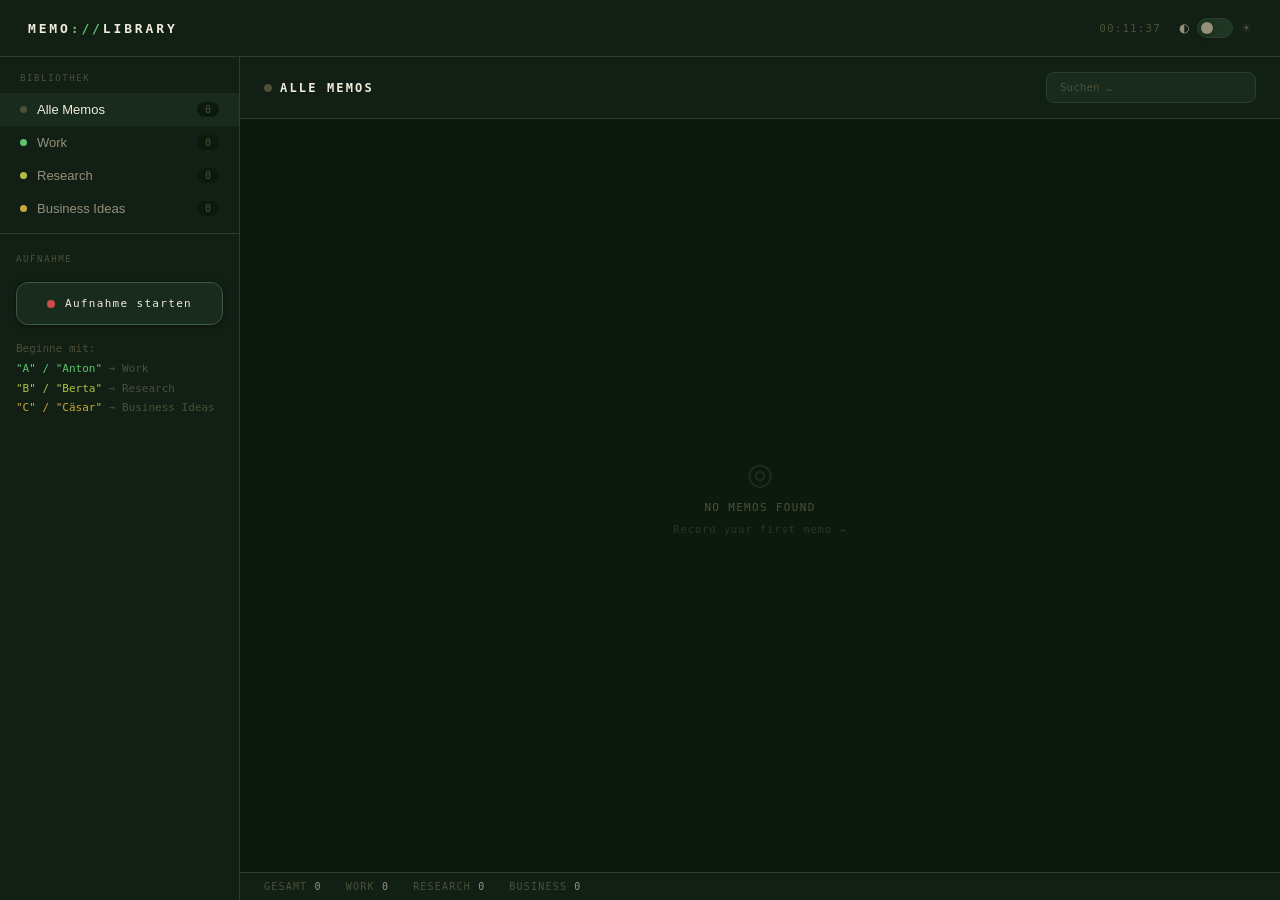
==== commit a501c902: "Update app icon to icon_ET.png Co-Authored-By: Claude Sonnet 4.6 <noreply@anthropic.com>" ====
--- a/voice_memo_library.html
+++ b/voice_memo_library.html
@@ -11,7 +11,7 @@
 <meta name="apple-mobile-web-app-capable" content="yes">
 <meta name="apple-mobile-web-app-status-bar-style" content="black-translucent">
 <meta name="apple-mobile-web-app-title" content="MEMO">
-<link rel="apple-touch-icon" href="icon.svg">
+<link rel="apple-touch-icon" href="icon_ET.png">
 
 <link href="https://fonts.googleapis.com/css2?family=IBM+Plex+Mono:wght@300;400;500;600&family=IBM+Plex+Sans:wght@300;400;500;600&display=swap" rel="stylesheet">
 <link rel="stylesheet" href="style.css">
